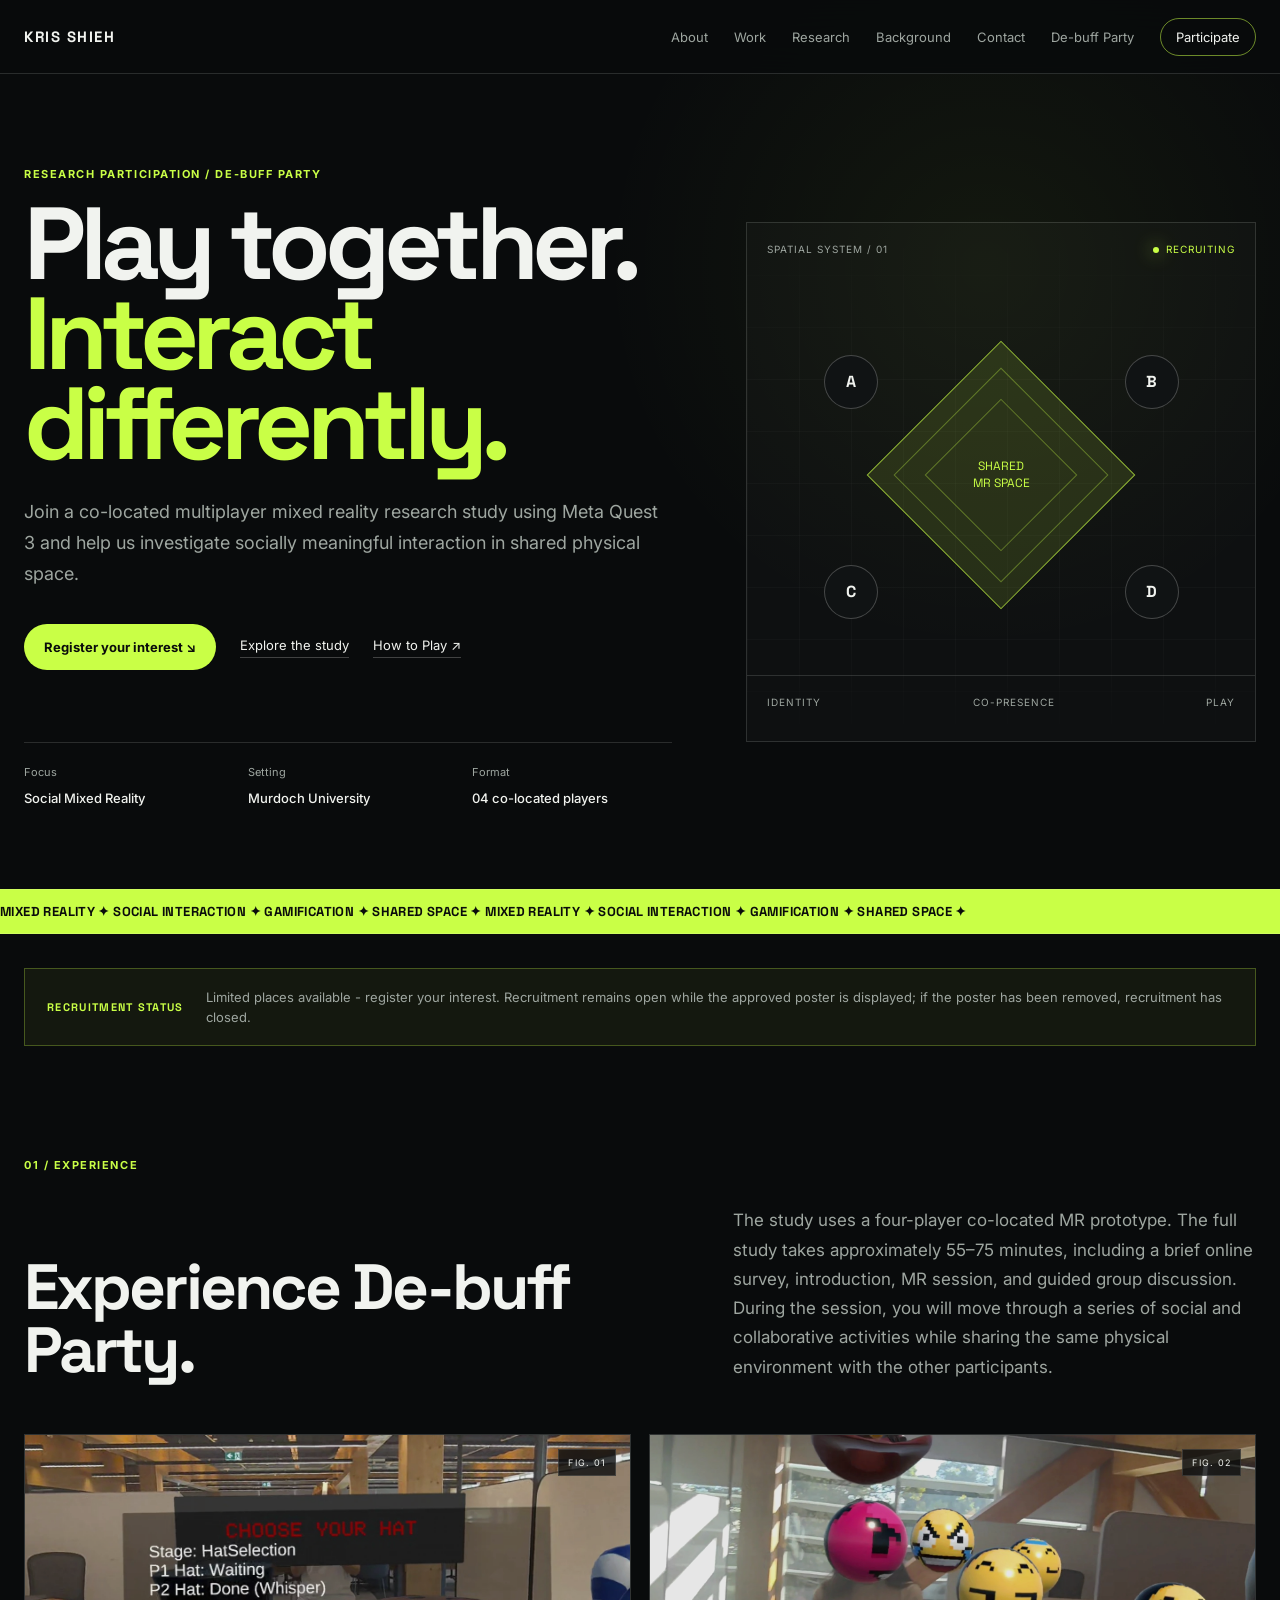
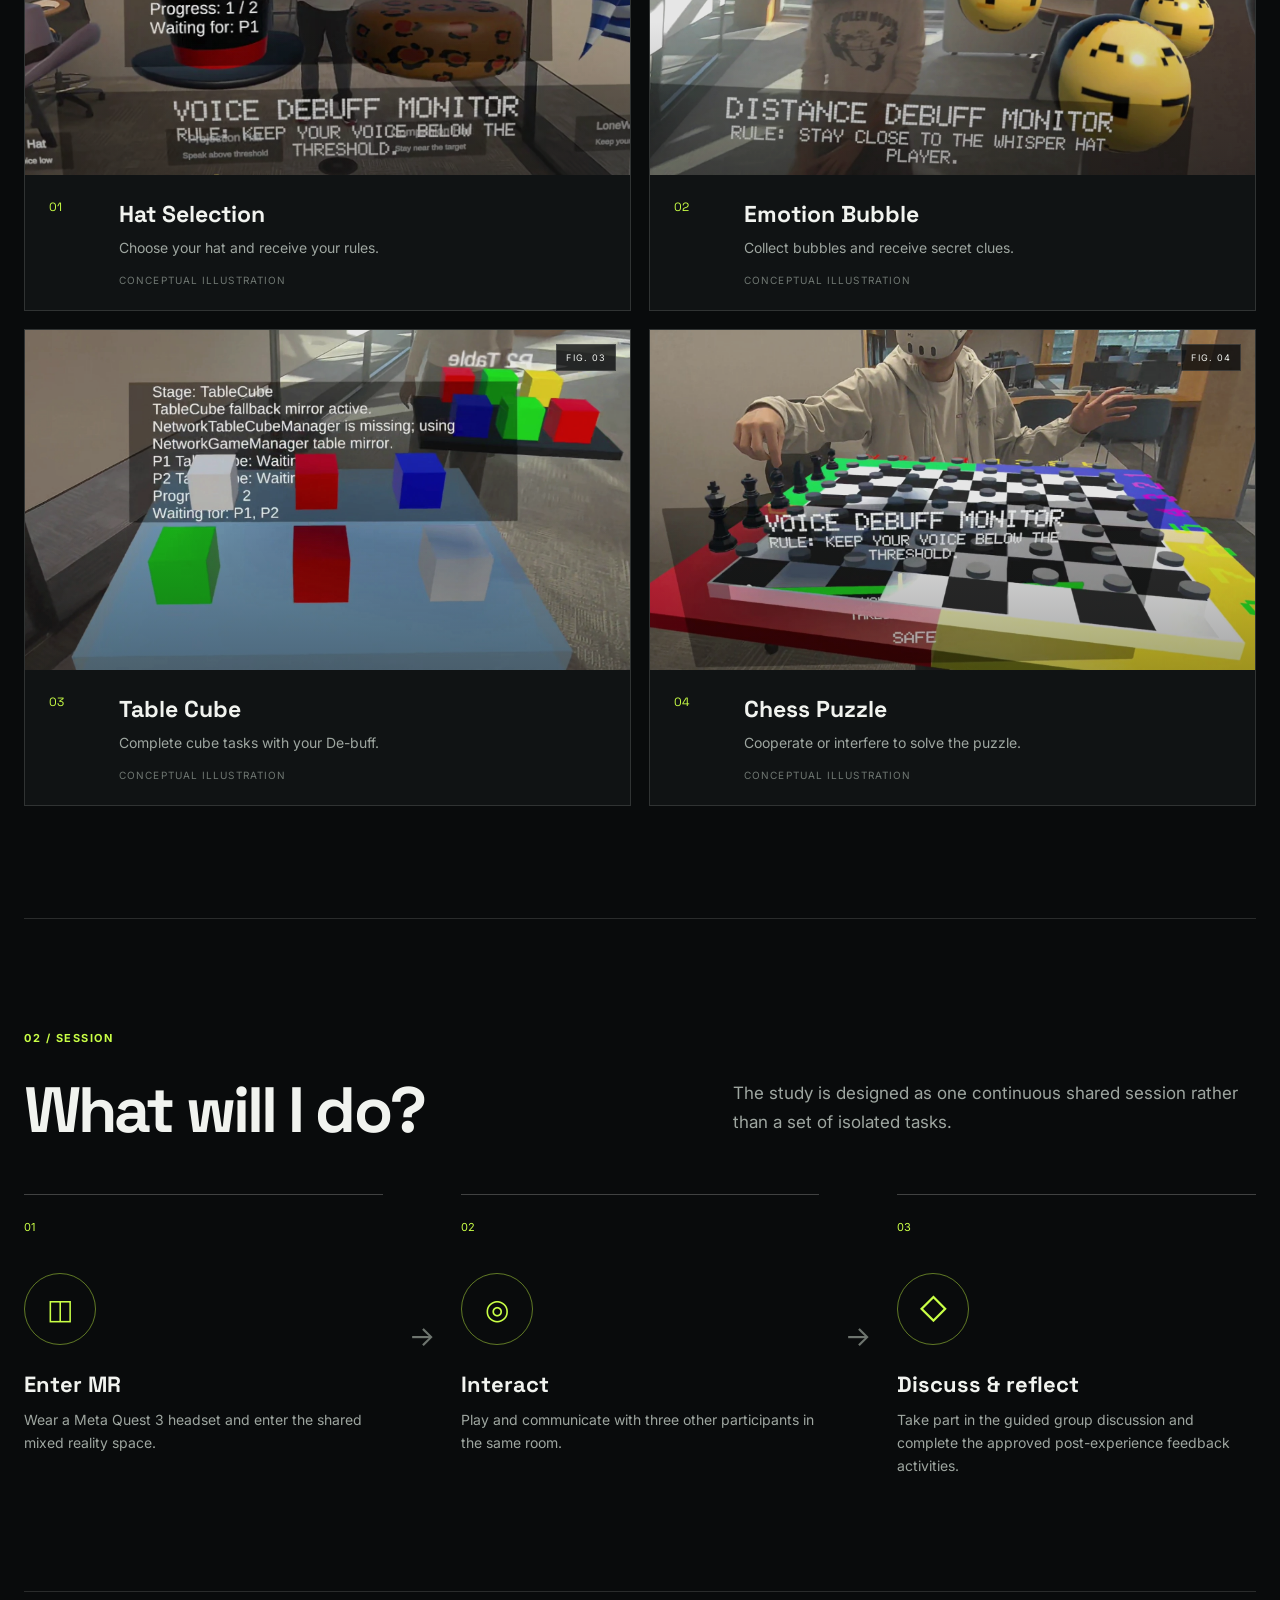
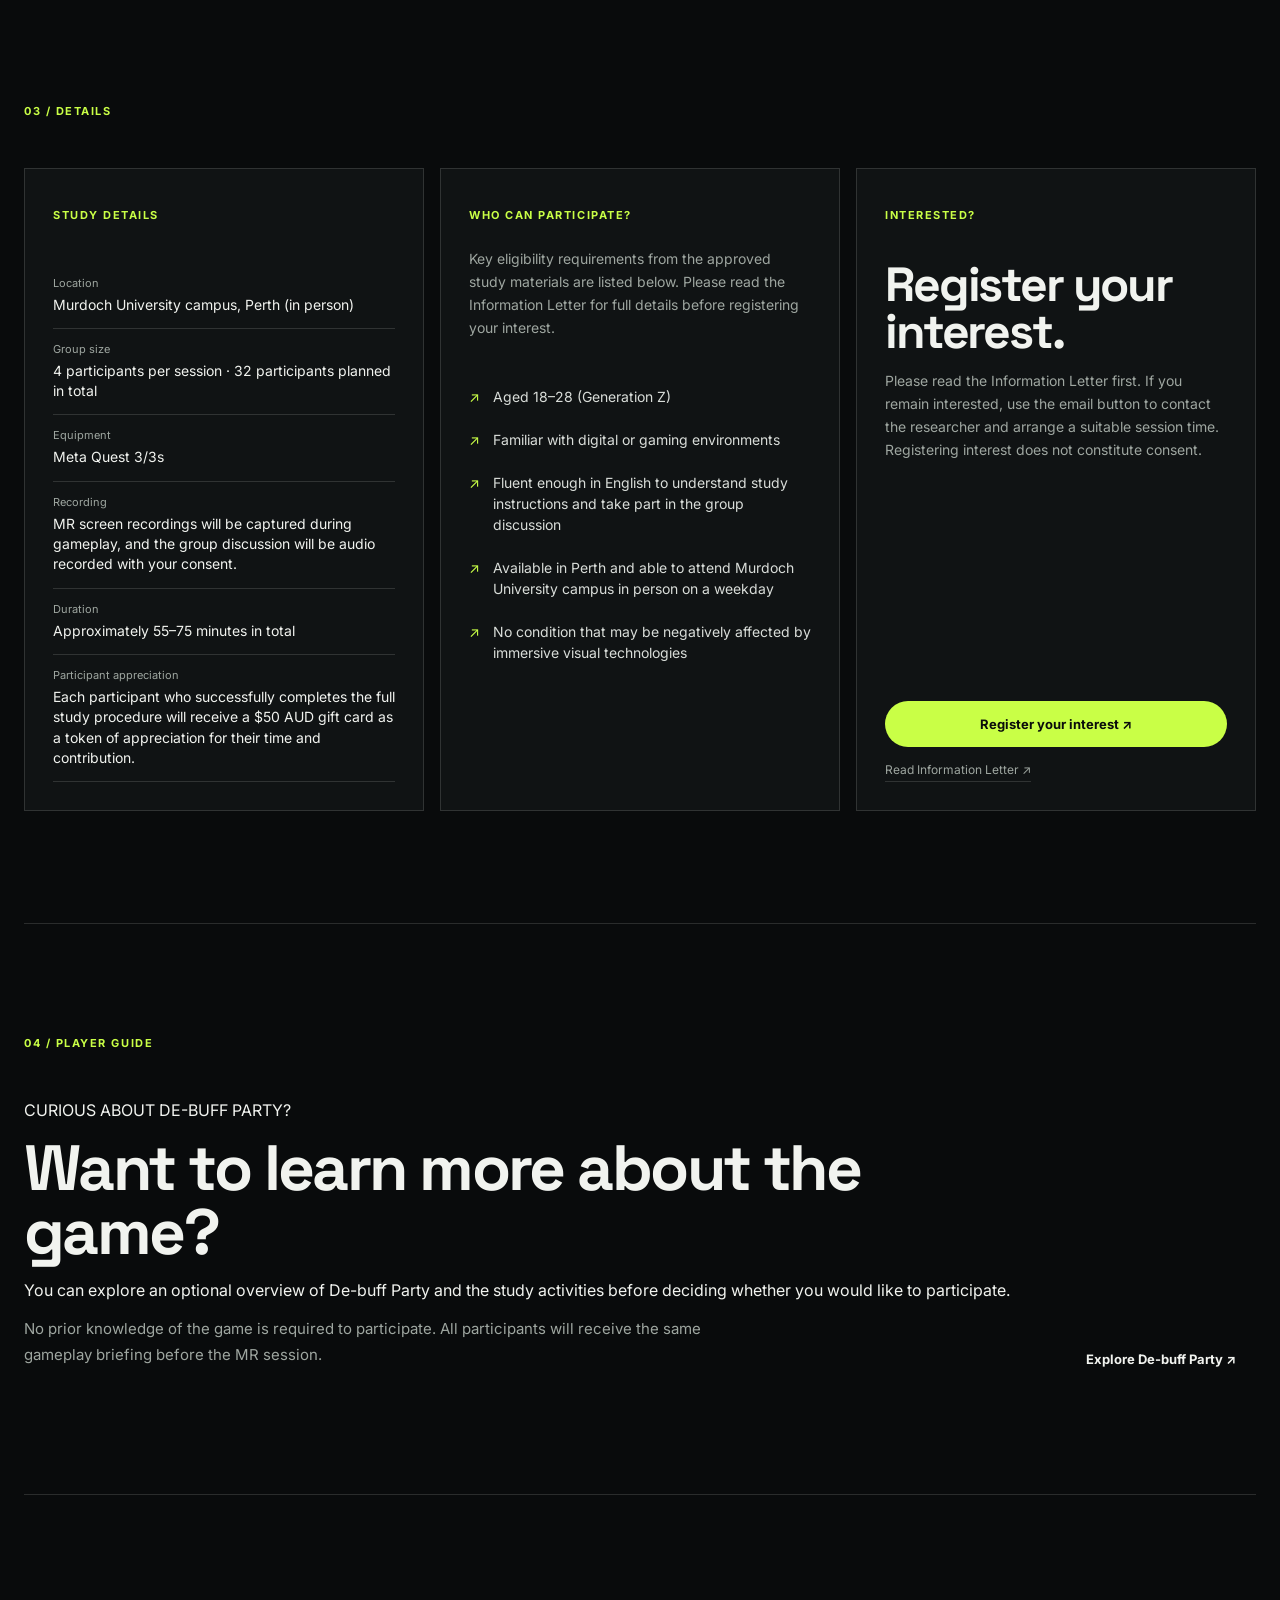
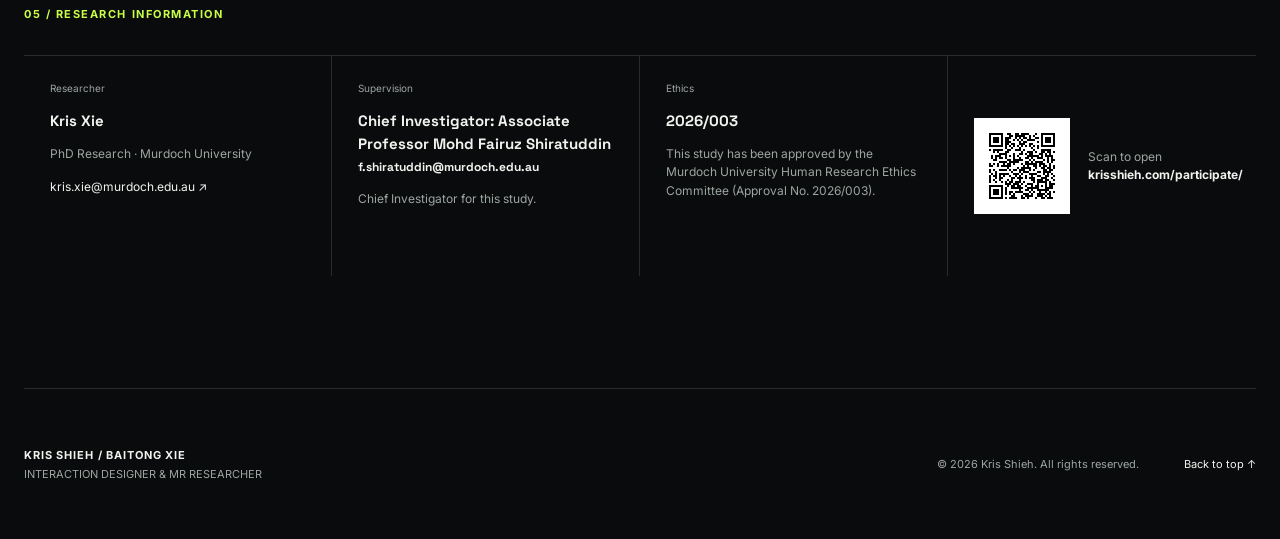
==== participate/index.html @ ee1dd68c "Update index.html" ====
<!DOCTYPE html>
<html lang="en">
<head>
  <meta charset="UTF-8" />
  <meta name="viewport" content="width=device-width, initial-scale=1.0" />
  <meta name="description" content="Participate in De-buff Party, a co-located mixed reality research study at Murdoch University." />
  <title>De-buff Party — Participant Recruitment | Kris Shieh</title>
  <link rel="stylesheet" href="styles.css" />
</head>
<body>
  <header class="site-header">
    <a class="brand" href="https://krisshieh.com/">KRIS SHIEH</a>
    <button class="menu-toggle" aria-label="Toggle menu">Menu</button>
    <nav class="nav-links">
      <a href="https://krisshieh.com/#about">About</a>
      <a href="https://krisshieh.com/#work">Work</a>
      <a href="https://krisshieh.com/#research">Research</a>
      <a href="https://krisshieh.com/#background">Background</a>
      <a href="https://krisshieh.com/#contact">Contact</a>
      <a href="/participate/how-to-play/">De-buff Party</a>
      <a class="nav-pill active" href="#register">Participate</a>
    </nav>
  </header>

  <main>
    <section class="hero page-shell" id="top">
      <div class="hero-copy">
        <p class="kicker">RESEARCH PARTICIPATION / DE-BUFF PARTY</p>
        <h1>Play together.<br><span>Interact differently.</span></h1>
        <p class="hero-lead">
          Join a co-located multiplayer mixed reality research study using Meta Quest 3
          and help us investigate socially meaningful interaction in shared physical space.
        </p>
        <div class="hero-actions">
          <a class="button button-primary" href="#register">Register your interest ↘</a>
          <a class="text-action" href="#experience">Explore the study</a>
          <a class="text-action" href="/participate/how-to-play/">How to Play ↗</a>
        </div>

        <div class="hero-meta">
          <div><span>Focus</span><strong>Social Mixed Reality</strong></div>
          <div><span>Setting</span><strong>Murdoch University</strong></div>
          <div><span>Format</span><strong>04 co-located players</strong></div>
        </div>
      </div>

      <div class="spatial-panel" aria-label="Study overview">
        <div class="spatial-top">
          <span>SPATIAL SYSTEM / 01</span>
          <span class="live-dot">RECRUITING</span>
        </div>
        <div class="spatial-stage">
          <div class="participant p1">A</div>
          <div class="participant p2">B</div>
          <div class="shared-space">
            <span>SHARED<br>MR SPACE</span>
          </div>
          <div class="participant p3">C</div>
          <div class="participant p4">D</div>
        </div>
        <div class="spatial-bottom">
          <span>Identity</span><span>Co-presence</span><span>Play</span>
        </div>
      </div>
    </section>

    <div class="ticker" aria-hidden="true">
      <div>
        MIXED REALITY ✦ SOCIAL INTERACTION ✦ GAMIFICATION ✦ SHARED SPACE ✦
        MIXED REALITY ✦ SOCIAL INTERACTION ✦ GAMIFICATION ✦ SHARED SPACE ✦
      </div>
    </div>


    <section class="status-strip page-shell" aria-label="Recruitment status">
      <strong>RECRUITMENT STATUS</strong>
      <p>Limited places available - register your interest. Recruitment remains open while the approved poster is displayed; if the poster has been removed, recruitment has closed.</p>
    </section>

    <section class="section page-shell" id="experience">
      <div class="section-index">01 / EXPERIENCE</div>
      <div class="section-intro">
        <h2>Experience De-buff Party.</h2>
        <p>
          The study uses a four-player co-located MR prototype. The full study takes approximately 55–75 minutes, including a brief online survey, introduction, MR session, and guided group discussion. During the session,
          you will move through a series of social and collaborative activities while
          sharing the same physical environment with the other participants.
        </p>
      </div>

      <div class="activity-grid">
        <figure class="activity-card">
          <div class="figure-wrap">
            <img src="activity-hat-selection.jpg" alt="Conceptual illustration of the Hat Selection activity" />
            <span class="figure-tag">FIG. 01</span>
          </div>
          <figcaption>
            <div class="activity-number">01</div>
            <div>
              <h3>Hat Selection</h3>
              <p>Choose your hat and receive your rules.</p>
              <span class="caption-note">Conceptual illustration</span>
            </div>
          </figcaption>
        </figure>

        <figure class="activity-card">
          <div class="figure-wrap">
            <img src="activity-emotion-bubble.jpg" alt="Conceptual illustration of the Emotion Bubble activity" />
            <span class="figure-tag">FIG. 02</span>
          </div>
          <figcaption>
            <div class="activity-number">02</div>
            <div>
              <h3>Emotion Bubble</h3>
              <p>Collect bubbles and receive secret clues.</p>
              <span class="caption-note">Conceptual illustration</span>
            </div>
          </figcaption>
        </figure>

        <figure class="activity-card">
          <div class="figure-wrap">
            <img src="activity-table-cube.jpg" alt="Conceptual illustration of the Table Cube activity" />
            <span class="figure-tag">FIG. 03</span>
          </div>
          <figcaption>
            <div class="activity-number">03</div>
            <div>
              <h3>Table Cube</h3>
              <p>Complete cube tasks with your De-buff.</p>
              <span class="caption-note">Conceptual illustration</span>
            </div>
          </figcaption>
        </figure>

        <figure class="activity-card">
          <div class="figure-wrap">
            <img src="activity-chess-puzzle.jpg" alt="Conceptual illustration of the Chess Puzzle activity" />
            <span class="figure-tag">FIG. 04</span>
          </div>
          <figcaption>
            <div class="activity-number">04</div>
            <div>
              <h3>Chess Puzzle</h3>
              <p>Cooperate or interfere to solve the puzzle.</p>
              <span class="caption-note">Conceptual illustration</span>
            </div>
          </figcaption>
        </figure>
      </div>
    </section>

    <section class="section page-shell">
      <div class="section-index">02 / SESSION</div>
      <div class="section-intro narrow">
        <h2>What will I do?</h2>
        <p>The study is designed as one continuous shared session rather than a set of isolated tasks.</p>
      </div>

      <div class="flow">
        <article>
          <span class="flow-number">01</span>
          <div class="flow-icon">◫</div>
          <h3>Enter MR</h3>
          <p>Wear a Meta Quest 3 headset and enter the shared mixed reality space.</p>
        </article>
        <div class="flow-arrow">→</div>
        <article>
          <span class="flow-number">02</span>
          <div class="flow-icon">◎</div>
          <h3>Interact</h3>
          <p>Play and communicate with three other participants in the same room.</p>
        </article>
        <div class="flow-arrow">→</div>
        <article>
          <span class="flow-number">03</span>
          <div class="flow-icon">◇</div>
          <h3>Discuss & reflect</h3>
          <p>Take part in the guided group discussion and complete the approved post-experience feedback activities.</p>
        </article>
      </div>
    </section>

    <section class="section page-shell info-layout" id="details">
      <div class="section-index">03 / DETAILS</div>

      <article class="info-card">
        <p class="card-kicker">STUDY DETAILS</p>
        <dl>
          <div><dt>Location</dt><dd>Murdoch University campus, Perth (in person)</dd></div>
          <div><dt>Group size</dt><dd>4 participants per session · 32 participants planned in total</dd></div>
          <div><dt>Equipment</dt><dd>Meta Quest 3/3s</dd></div>
          <div><dt>Recording</dt><dd>MR screen recordings will be captured during gameplay, and the group discussion will be audio recorded with your consent.</dd></div>
          <div><dt>Duration</dt><dd>Approximately 55–75 minutes in total</dd></div>
          <div><dt>Participant appreciation</dt><dd>Each participant who successfully completes the full study procedure will receive a $50 AUD gift card as a token of appreciation for their time and contribution.</dd></div>
        </dl>
      </article>

      <article class="info-card" id="eligibility">
        <p class="card-kicker">WHO CAN PARTICIPATE?</p>
        <p class="muted">Key eligibility requirements from the approved study materials are listed below. Please read the Information Letter for full details before registering your interest.</p>
        <ul class="check-list">
          <li>Aged 18–28 (Generation Z)</li>
          <li>Familiar with digital or gaming environments</li>
          <li>Fluent enough in English to understand study instructions and take part in the group discussion</li>
          <li>Available in Perth and able to attend Murdoch University campus in person on a weekday</li>
          <li>No condition that may be negatively affected by immersive visual technologies</li>
        </ul>
      </article>

      <article class="info-card register-card" id="register">
        <p class="card-kicker">INTERESTED?</p>
        <h2>Register your interest.</h2>
        <p class="muted">Please read the Information Letter first. If you remain interested, use the email button to contact the researcher and arrange a suitable session time. Registering interest does not constitute consent.</p>
        <a class="button button-primary full" id="registrationLink" href="mailto:kris.xie@murdoch.edu.au?subject=De-buff%20Party%20Research%20Study%20Enquiry" target="_blank" rel="noopener">Register your interest ↗</a>
        <a class="secondary-link" href="information-letter.pdf" target="_blank" rel="noopener">Read Information Letter ↗</a>
      </article>
    </section>

    <section class="section page-shell play-guide-cta">
      <div class="section-index">04 / PLAYER GUIDE</div>
      <div class="play-guide-layout">
        <div>
          <p class="eyebrow">CURIOUS ABOUT DE-BUFF PARTY?</p>
          <h2>Want to learn more about the game?</h2>
          <p>You can explore an optional overview of De-buff Party and the study activities before deciding whether you would like to participate.</p>
          <p>No prior knowledge of the game is required to participate. All participants will receive the same gameplay briefing before the MR session.</p>
        </div>
        <a class="button primary large" href="/participate/how-to-play/">Explore De-buff Party ↗</a>
      </div>
    </section>

    <section class="section page-shell research-info">
      <div class="section-index">05 / RESEARCH INFORMATION</div>
      <div class="research-grid">
        <div>
          <span>Researcher</span>
          <strong>Kris Xie</strong>
          <p>PhD Research · Murdoch University</p>
          <a href="mailto:kris.xie@murdoch.edu.au">kris.xie@murdoch.edu.au ↗</a>
        </div>
        <div>
          <span>Supervision</span>
          <strong>Chief Investigator: Associate Professor Mohd Fairuz Shiratuddin<br><a href="mailto:f.shiratuddin@murdoch.edu.au">f.shiratuddin@murdoch.edu.au</a></strong>
          <p>Chief Investigator for this study.</p>
        </div>
        <div>
          <span>Ethics</span>
          <strong>2026/003</strong>
          <p>This study has been approved by the Murdoch University Human Research Ethics Committee (Approval No. 2026/003).</p>
        </div>
        <div class="qr-block">
          <img src="qr-participate.png" alt="QR code linking to krisshieh.com/participate/" />
          <p>Scan to open<br><strong>krisshieh.com/participate/</strong></p>
        </div>
      </div>
    </section>
  </main>

  <footer class="site-footer page-shell">
    <div>
      <strong>KRIS SHIEH / BAITONG XIE</strong>
      <span>INTERACTION DESIGNER & MR RESEARCHER</span>
    </div>
    <p>© 2026 Kris Shieh. All rights reserved.</p>
    <a href="#top">Back to top ↑</a>
  </footer>

  <script src="script.js"></script>
</body>
</html>
---- participate/styles.css ----
@import url('https://fonts.googleapis.com/css2?family=Inter:wght@400;500;600;700&family=Space+Grotesk:wght@500;600;700&display=swap');

:root {
  --bg: #090b0c;
  --panel: #101314;
  --panel-2: #141819;
  --text: #f1f3ef;
  --muted: #9ea6a0;
  --line: rgba(241,243,239,.14);
  --line-strong: rgba(241,243,239,.24);
  --accent: #c9ff46;
  --accent-soft: rgba(201,255,70,.12);
  --max: 1240px;
}

* { box-sizing: border-box; }
html { scroll-behavior: smooth; }
body {
  margin: 0;
  background:
    radial-gradient(circle at 77% 5%, rgba(201,255,70,.055), transparent 24rem),
    var(--bg);
  color: var(--text);
  font-family: Inter, Arial, sans-serif;
  -webkit-font-smoothing: antialiased;
}
a { color: inherit; text-decoration: none; }
img { display:block; max-width:100%; }
.page-shell { width: min(var(--max), calc(100% - 48px)); margin-inline: auto; }

.site-header {
  height: 74px;
  display: flex; align-items: center; justify-content: space-between;
  padding: 0 max(24px, calc((100vw - var(--max))/2));
  border-bottom: 1px solid var(--line);
  position: sticky; top: 0; z-index: 50;
  background: rgba(9,11,12,.86);
  backdrop-filter: blur(18px);
}
.brand {
  font-family: "Space Grotesk", sans-serif;
  font-size: 15px; font-weight: 700; letter-spacing: .1em;
}
.nav-links { display:flex; align-items:center; gap:26px; }
.nav-links a { color:var(--muted); font-size:13px; transition:.2s ease; }
.nav-links a:hover { color:var(--text); }
.nav-pill {
  padding: 10px 15px; border:1px solid var(--line-strong); border-radius:999px;
}
.nav-pill.active { color:var(--text); border-color:rgba(201,255,70,.52); }
.menu-toggle { display:none; }

.hero {
  min-height: 760px;
  display:grid; grid-template-columns: 1.12fr .88fr;
  align-items:center; gap:74px; padding-block:82px;
}
.kicker,.section-index,.card-kicker {
  color:var(--accent); font-size:11px; font-weight:700; letter-spacing:.14em;
}
h1,h2,h3 { font-family:"Space Grotesk",sans-serif; }
h1 {
  max-width: 850px; margin:18px 0 28px;
  font-size:clamp(62px,8vw,112px); line-height:.88; letter-spacing:-.06em;
}
h1 span { color:var(--accent); }
.hero-lead {
  max-width:690px; color:var(--muted); font-size:18px; line-height:1.72;
}
.hero-actions { display:flex; align-items:center; gap:24px; margin-top:34px; }
.button {
  display:inline-flex; align-items:center; justify-content:center;
  border-radius:999px; padding:15px 20px; font-size:13px; font-weight:700;
  transition:transform .2s ease, background .2s ease;
}
.button:hover { transform:translateY(-2px); }
.button-primary { color:#0a0c0b; background:var(--accent); }
.text-action { font-size:13px; border-bottom:1px solid var(--line-strong); padding-bottom:4px; }

.hero-meta {
  margin-top:72px; padding-top:22px; border-top:1px solid var(--line);
  display:grid; grid-template-columns:repeat(3,1fr); gap:24px;
}
.hero-meta span { display:block; color:var(--muted); font-size:11px; margin-bottom:8px; }
.hero-meta strong { font-size:13px; font-weight:500; }

.spatial-panel {
  min-height:520px; border:1px solid var(--line); background:rgba(255,255,255,.018);
  position:relative; overflow:hidden;
}
.spatial-panel::before {
  content:""; position:absolute; inset:0;
  background:
    linear-gradient(var(--line) 1px, transparent 1px),
    linear-gradient(90deg, var(--line) 1px, transparent 1px);
  background-size:52px 52px; opacity:.18;
  mask-image:linear-gradient(to bottom, transparent, black 30%, black 80%, transparent);
}
.spatial-top,.spatial-bottom {
  position:relative; z-index:2; display:flex; justify-content:space-between;
  padding:20px; font-size:10px; letter-spacing:.1em; color:var(--muted);
}
.live-dot { color:var(--accent); }
.live-dot::before {
  content:""; display:inline-block; width:6px; height:6px; border-radius:50%;
  background:var(--accent); margin-right:7px; box-shadow:0 0 18px var(--accent);
}
.spatial-stage { height:400px; position:relative; z-index:2; }
.shared-space {
  position:absolute; width:190px; height:190px; left:50%; top:50%;
  transform:translate(-50%,-50%) rotate(45deg);
  border:1px solid rgba(201,255,70,.65);
  background:var(--accent-soft);
  display:grid; place-items:center;
}
.shared-space::before,.shared-space::after {
  content:""; position:absolute; inset:18px; border:1px solid rgba(201,255,70,.35);
}
.shared-space::after { inset:40px; }
.shared-space span {
  transform:rotate(-45deg); text-align:center; font-family:"Space Grotesk";
  color:var(--accent); font-size:12px; line-height:1.4;
}
.participant {
  position:absolute; width:54px; height:54px; display:grid; place-items:center;
  border:1px solid var(--line-strong); border-radius:50%;
  background:var(--panel); font-family:"Space Grotesk"; font-weight:700;
}
.p1{left:15%;top:20%}.p2{right:15%;top:20%}.p3{left:15%;bottom:14%}.p4{right:15%;bottom:14%}
.spatial-bottom { border-top:1px solid var(--line); text-transform:uppercase; }

.ticker {
  overflow:hidden; white-space:nowrap; border-block:1px solid var(--line);
  color:#0a0c0b; background:var(--accent);
}
.ticker div {
  width:max-content; padding:13px 0;
  font-family:"Space Grotesk"; font-weight:700; font-size:13px; letter-spacing:.03em;
  animation:ticker 26s linear infinite;
}
@keyframes ticker { to { transform:translateX(-50%); } }

.section { padding-block:112px; border-bottom:1px solid var(--line); }
.section-index { margin-bottom:34px; }
.section-intro {
  display:grid; grid-template-columns:1.1fr .9fr; gap:70px; align-items:end;
  margin-bottom:52px;
}
.section-intro.narrow { align-items:start; }
.section-intro h2,.register-card h2 {
  margin:0; font-size:clamp(42px,5vw,68px); line-height:.98; letter-spacing:-.045em;
}
.section-intro p {
  margin:0; color:var(--muted); font-size:17px; line-height:1.72;
}

.activity-grid { display:grid; grid-template-columns:repeat(2,1fr); gap:18px; }
.activity-card {
  margin:0; border:1px solid var(--line); background:var(--panel);
  transition:transform .25s ease, border-color .25s ease;
}
.activity-card:hover { transform:translateY(-4px); border-color:var(--line-strong); }
.figure-wrap { position:relative; overflow:hidden; background:#050606; aspect-ratio:16/9; }
.figure-wrap img {
  width:100%; height:100%; object-fit:cover; opacity:.9;
  filter:saturate(.78) contrast(1.05);
  transition:transform .4s ease, opacity .3s ease;
}
.activity-card:hover img { transform:scale(1.02); opacity:1; }
.figure-wrap::after {
  content:""; position:absolute; inset:0;
  background:linear-gradient(to top, rgba(9,11,12,.3), transparent 45%);
  pointer-events:none;
}
.figure-tag {
  position:absolute; top:14px; right:14px; z-index:2;
  background:rgba(9,11,12,.78); border:1px solid var(--line);
  padding:7px 9px; font-size:9px; letter-spacing:.12em;
}
.activity-card figcaption {
  display:grid; grid-template-columns:52px 1fr; gap:18px; padding:24px;
}
.activity-number { color:var(--accent); font-family:"Space Grotesk"; font-size:12px; }
.activity-card h3 { margin:0 0 8px; font-size:23px; }
.activity-card p { margin:0; color:var(--muted); font-size:14px; line-height:1.62; max-width:540px; }
.caption-note { display:block; margin-top:14px; color:#6f7772; font-size:10px; text-transform:uppercase; letter-spacing:.11em; }

.flow {
  display:grid; grid-template-columns:1fr auto 1fr auto 1fr;
  gap:26px; align-items:center;
}
.flow article { min-height:285px; border-top:1px solid var(--line-strong); padding-top:20px; }
.flow-number { color:var(--accent); font-size:11px; }
.flow-icon {
  width:72px; height:72px; margin:38px 0 25px;
  border:1px solid rgba(201,255,70,.45); border-radius:50%;
  display:grid; place-items:center; color:var(--accent); font-size:28px;
}
.flow h3 { margin:0 0 10px; font-size:22px; }
.flow p { margin:0; color:var(--muted); line-height:1.65; font-size:14px; }
.flow-arrow { color:#6e756f; font-size:28px; }

.info-layout {
  display:grid; grid-template-columns:repeat(3,1fr); gap:16px;
}
.info-layout > .section-index { grid-column:1 / -1; }
.info-card {
  min-height:430px; border:1px solid var(--line); background:var(--panel);
  padding:28px; display:flex; flex-direction:column;
}
.info-card dl { margin:30px 0 0; }
.info-card dl div { padding:13px 0; border-bottom:1px solid var(--line); }
.info-card dt { color:var(--muted); font-size:11px; margin-bottom:5px; }
.info-card dd { margin:0; font-size:14px; line-height:1.45; }
.muted { color:var(--muted); line-height:1.65; font-size:14px; }
.check-list { padding:0; margin:22px 0 0; list-style:none; }
.check-list li { position:relative; padding:11px 0 11px 24px; color:#d9ddd9; font-size:14px; line-height:1.5; }
.check-list li::before { content:"↗"; position:absolute; left:0; color:var(--accent); }
.register-card h2 { margin-top:28px; font-size:48px; }
.register-card .full { margin-top:auto; width:100%; }
.secondary-link {
  margin-top:15px; padding-bottom:4px; width:max-content;
  color:var(--muted); font-size:12px; border-bottom:1px solid var(--line);
}

.research-grid { display:grid; grid-template-columns:repeat(4,1fr); border-top:1px solid var(--line); }
.research-grid > div { min-height:220px; padding:26px; border-right:1px solid var(--line); }
.research-grid > div:last-child { border-right:0; }
.research-grid span { display:block; color:var(--muted); font-size:10px; margin-bottom:16px; }
.research-grid strong { display:block; font-family:"Space Grotesk"; font-size:15px; line-height:1.5; }
.research-grid p,.research-grid a { color:var(--muted); font-size:12px; line-height:1.55; }
.research-grid a { color:var(--text); }
.qr-block { display:flex; gap:18px; align-items:center; }
.qr-block img { width:96px; height:96px; padding:7px; background:white; }
.qr-block strong { color:var(--text); font-family:Inter; font-size:12px; }

.site-footer {
  min-height:150px; display:grid; grid-template-columns:1fr auto auto; gap:45px;
  align-items:center; color:var(--muted); font-size:11px;
}
.site-footer > div { display:flex; flex-direction:column; gap:5px; }
.site-footer strong { color:var(--text); font-size:11px; letter-spacing:.08em; }
.site-footer a { color:var(--text); }

@media (max-width: 900px) {
  .nav-links a:not(.nav-pill) { display:none; }
  .hero { grid-template-columns:1fr; padding-block:64px; }
  .hero-meta { grid-template-columns:1fr 1fr; }
  .spatial-panel { min-height:470px; }
  .section-intro { grid-template-columns:1fr; gap:22px; align-items:start; }
  .activity-grid { grid-template-columns:1fr; }
  .flow { grid-template-columns:1fr; }
  .flow-arrow { transform:rotate(90deg); width:max-content; margin:auto; }
  .info-layout { grid-template-columns:1fr; }
  .research-grid { grid-template-columns:1fr 1fr; }
  .research-grid > div:nth-child(2) { border-right:0; }
  .research-grid > div { border-bottom:1px solid var(--line); }
  .site-footer { grid-template-columns:1fr; gap:14px; padding-block:40px; }
}
@media (max-width: 580px) {
  .page-shell { width:min(var(--max), calc(100% - 30px)); }
  .site-header { padding-inline:15px; }
  .hero { min-height:auto; }
  h1 { font-size:54px; }
  .hero-actions { align-items:flex-start; flex-direction:column; }
  .hero-meta { grid-template-columns:1fr; margin-top:48px; }
  .spatial-stage { height:350px; }
  .shared-space { width:150px; height:150px; }
  .section { padding-block:82px; }
  .activity-card figcaption { grid-template-columns:38px 1fr; padding:20px; }
  .research-grid { grid-template-columns:1fr; }
  .research-grid > div { border-right:0; }
  .qr-block { align-items:flex-start; }
}

.play-guide-layout {
  display:grid; grid-template-columns:1fr auto; gap:50px; align-items:end;
}
.play-guide-layout h2 {
  margin:8px 0 16px; font-family:"Space Grotesk",sans-serif;
  font-size:clamp(42px,5vw,66px); line-height:1; letter-spacing:-.04em;
}
.play-guide-layout p:last-child {
  max-width:720px; color:var(--muted); line-height:1.7; font-size:15px;
}
@media (max-width:820px) {
  .play-guide-layout { grid-template-columns:1fr; align-items:start; }
}

.status-strip{margin-top:34px;padding:18px 22px;border:1px solid rgba(201,255,70,.28);background:rgba(201,255,70,.055);display:grid;grid-template-columns:auto 1fr;gap:22px;align-items:center}.status-strip strong{color:var(--accent);font-family:"Space Grotesk",sans-serif;font-size:11px;letter-spacing:.12em}.status-strip p{margin:0;color:var(--muted);font-size:13px;line-height:1.55}@media(max-width:700px){.status-strip{grid-template-columns:1fr;gap:6px}}
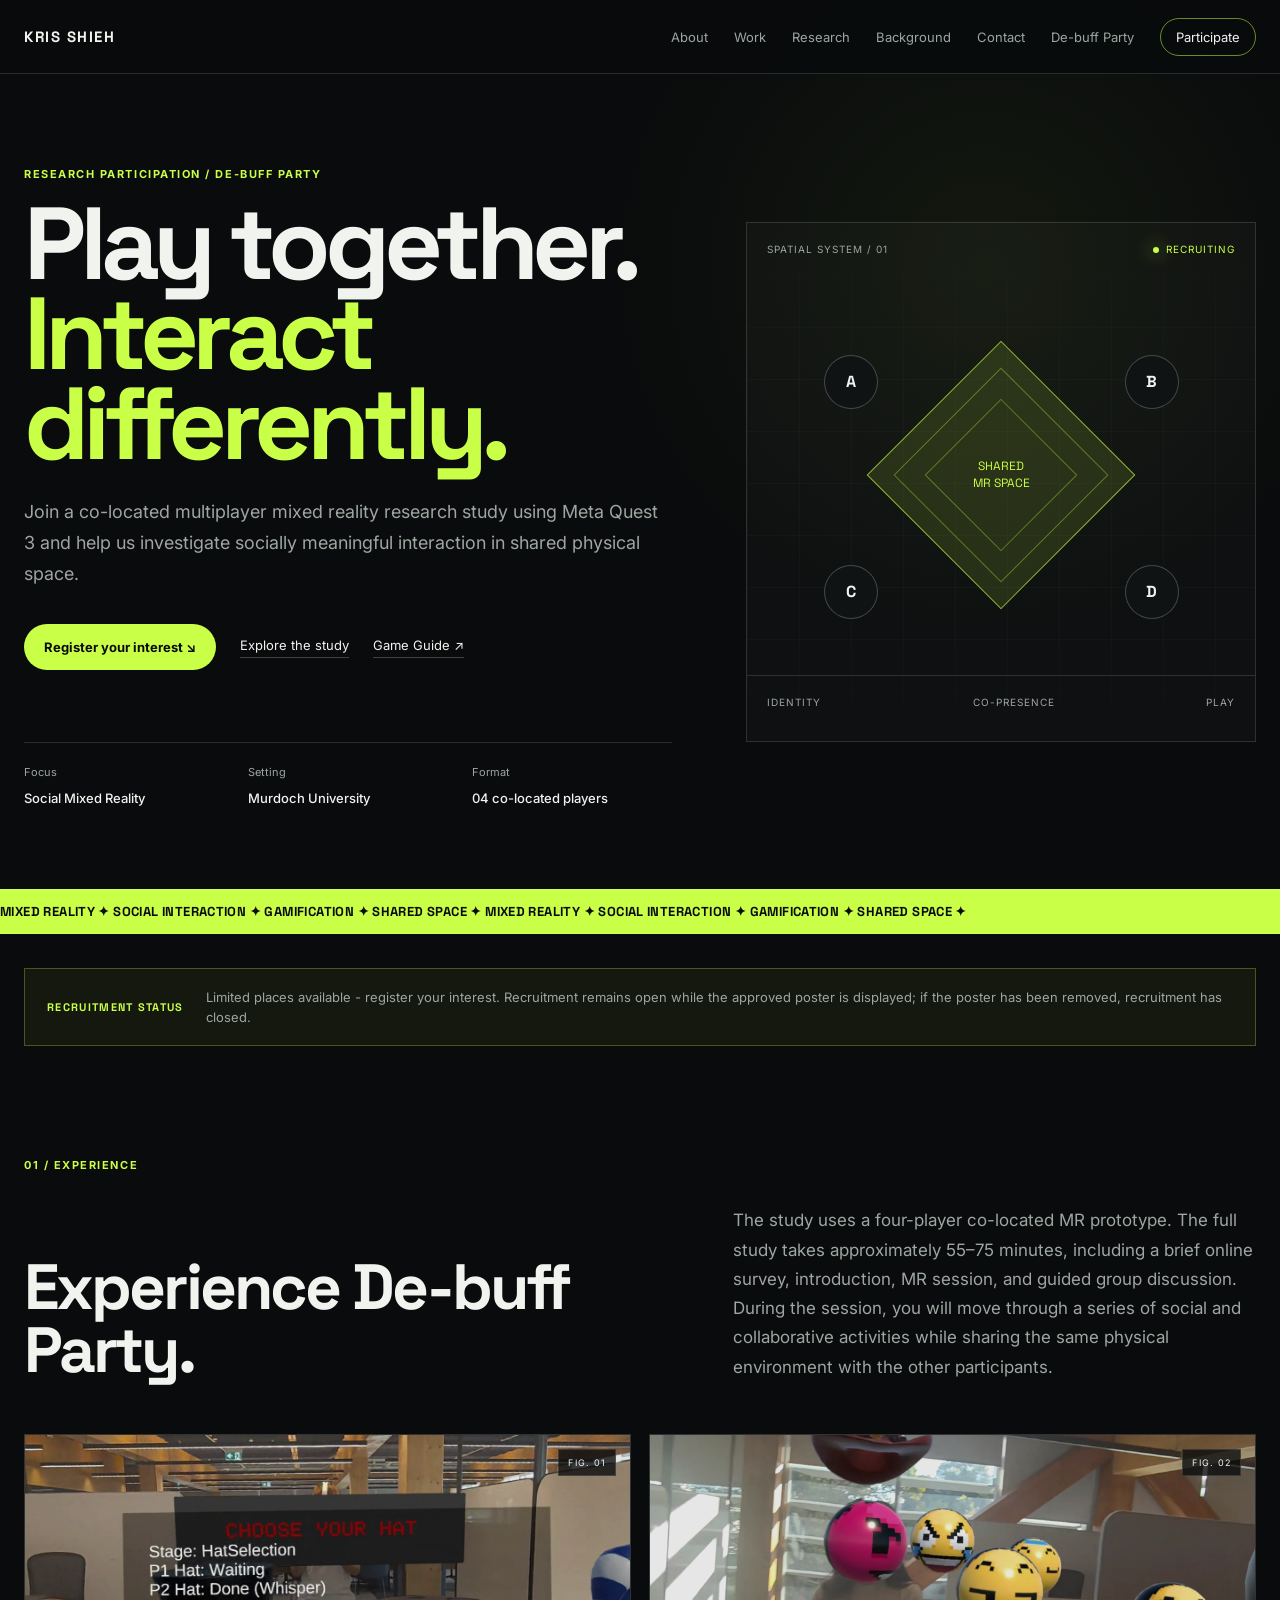
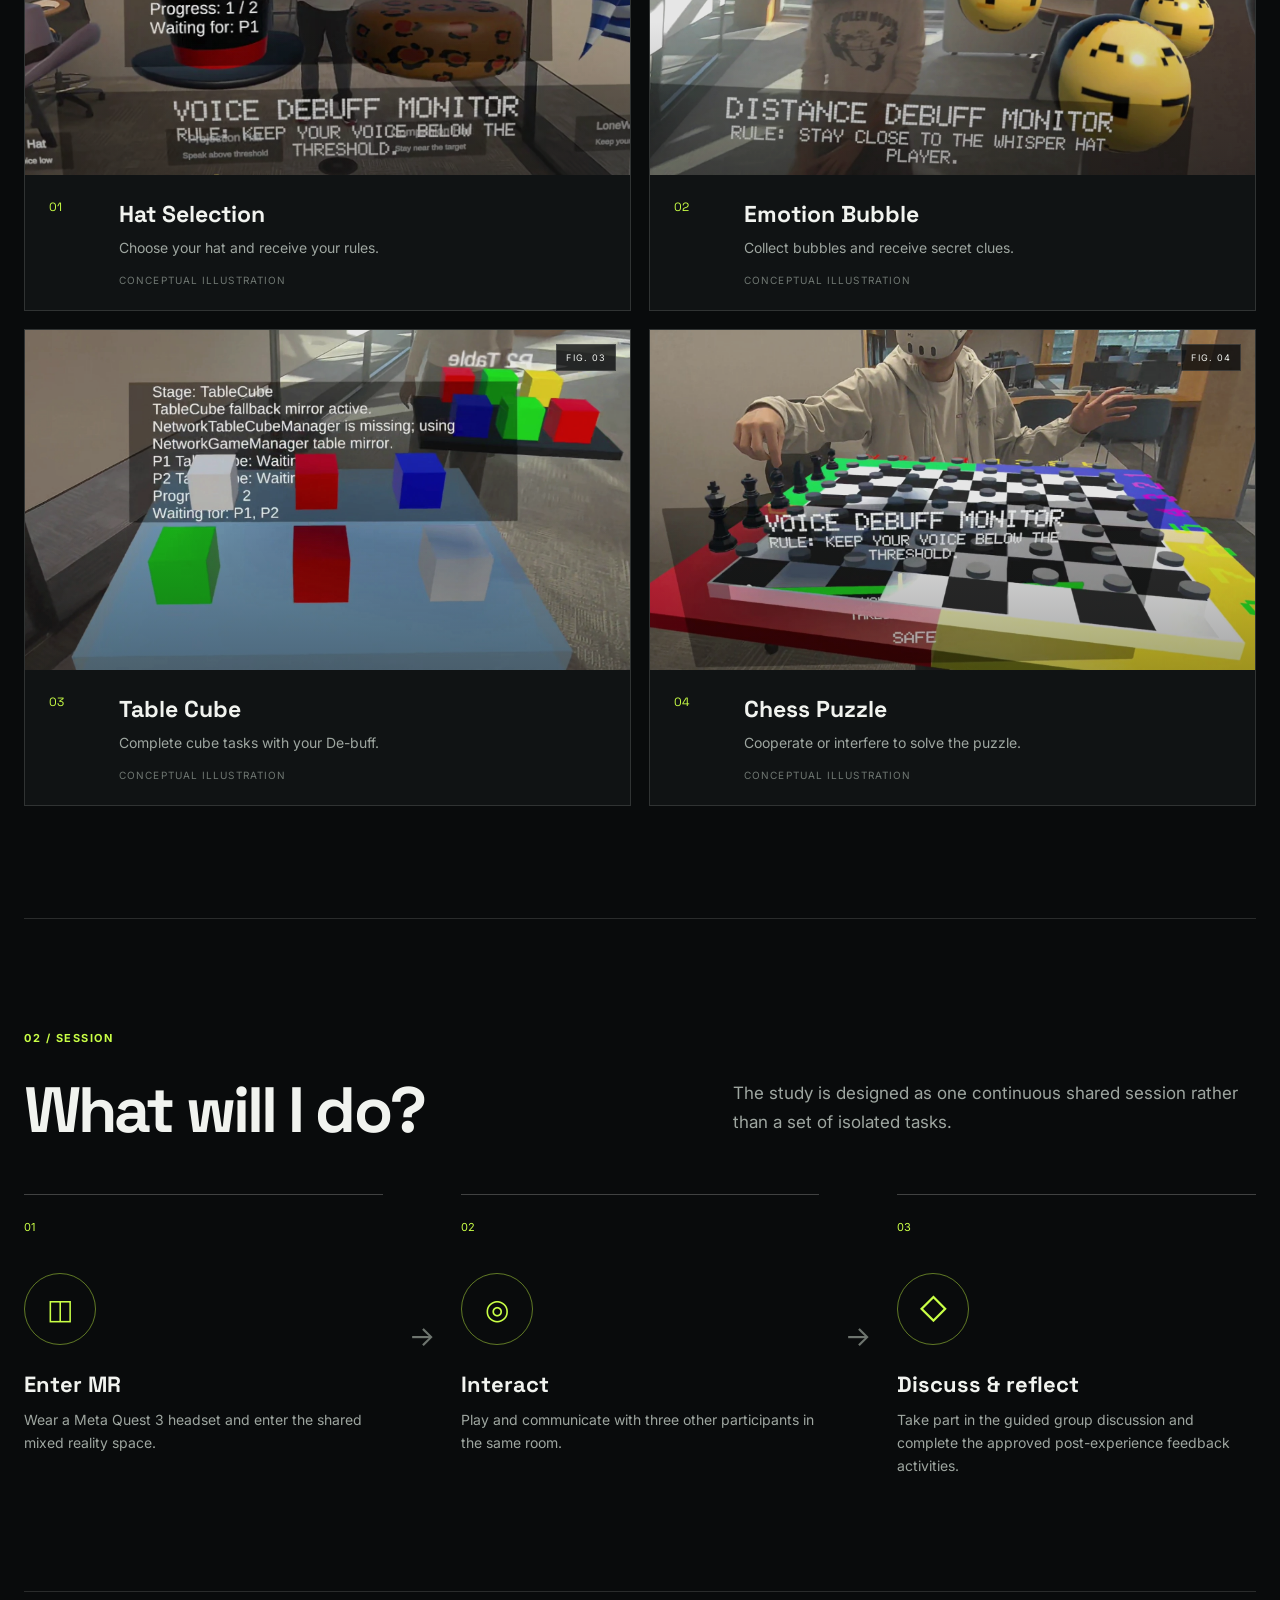
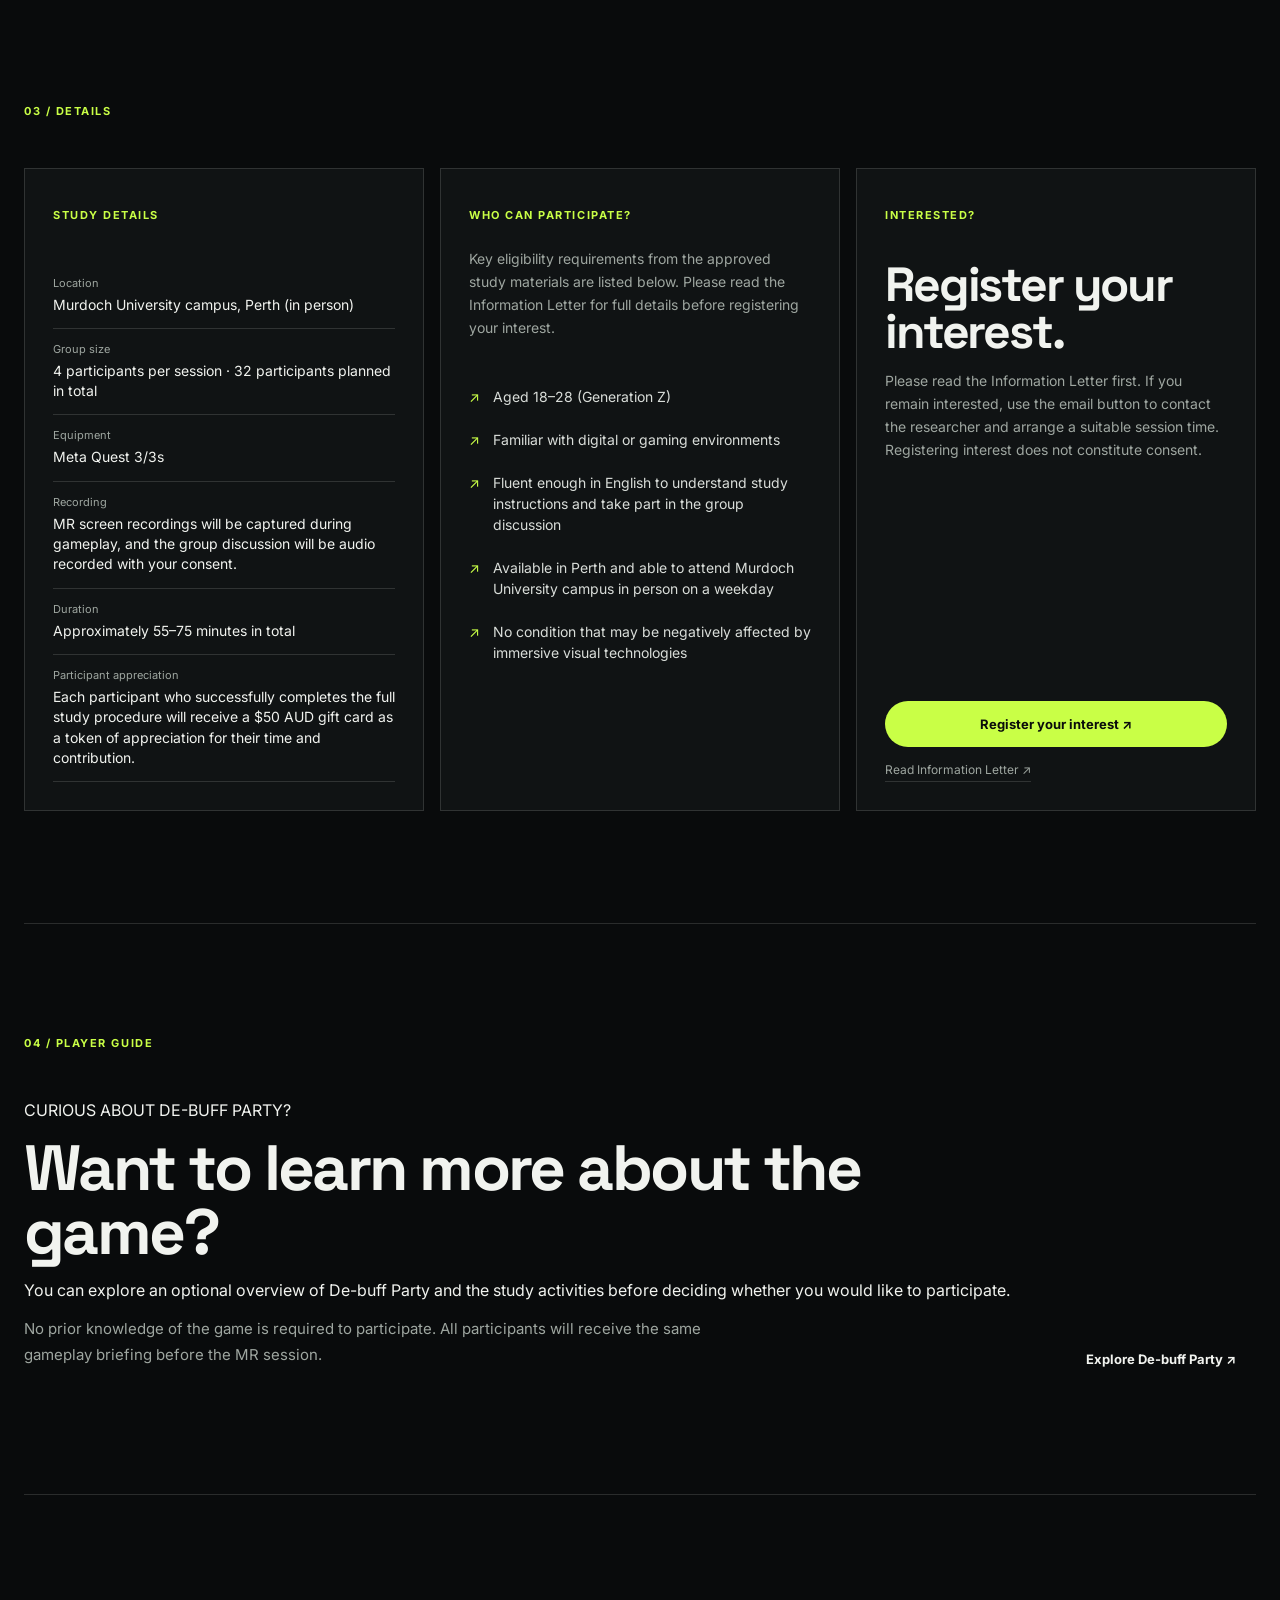
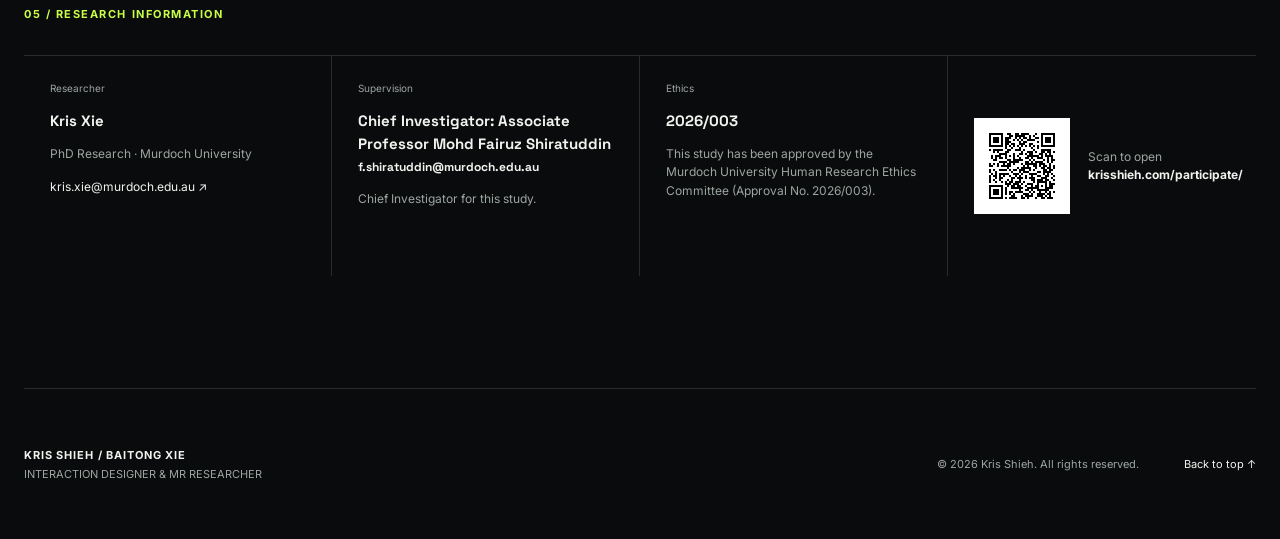
==== commit 8a5083a2: "Update index.html" ====
--- a/participate/index.html
+++ b/participate/index.html
@@ -34,7 +34,7 @@
         <div class="hero-actions">
           <a class="button button-primary" href="#register">Register your interest ↘</a>
           <a class="text-action" href="#experience">Explore the study</a>
-          <a class="text-action" href="/participate/how-to-play/">How to Play ↗</a>
+          <a class="text-action" href="/participate/how-to-play/">Game Guide ↗</a>
         </div>
 
         <div class="hero-meta">
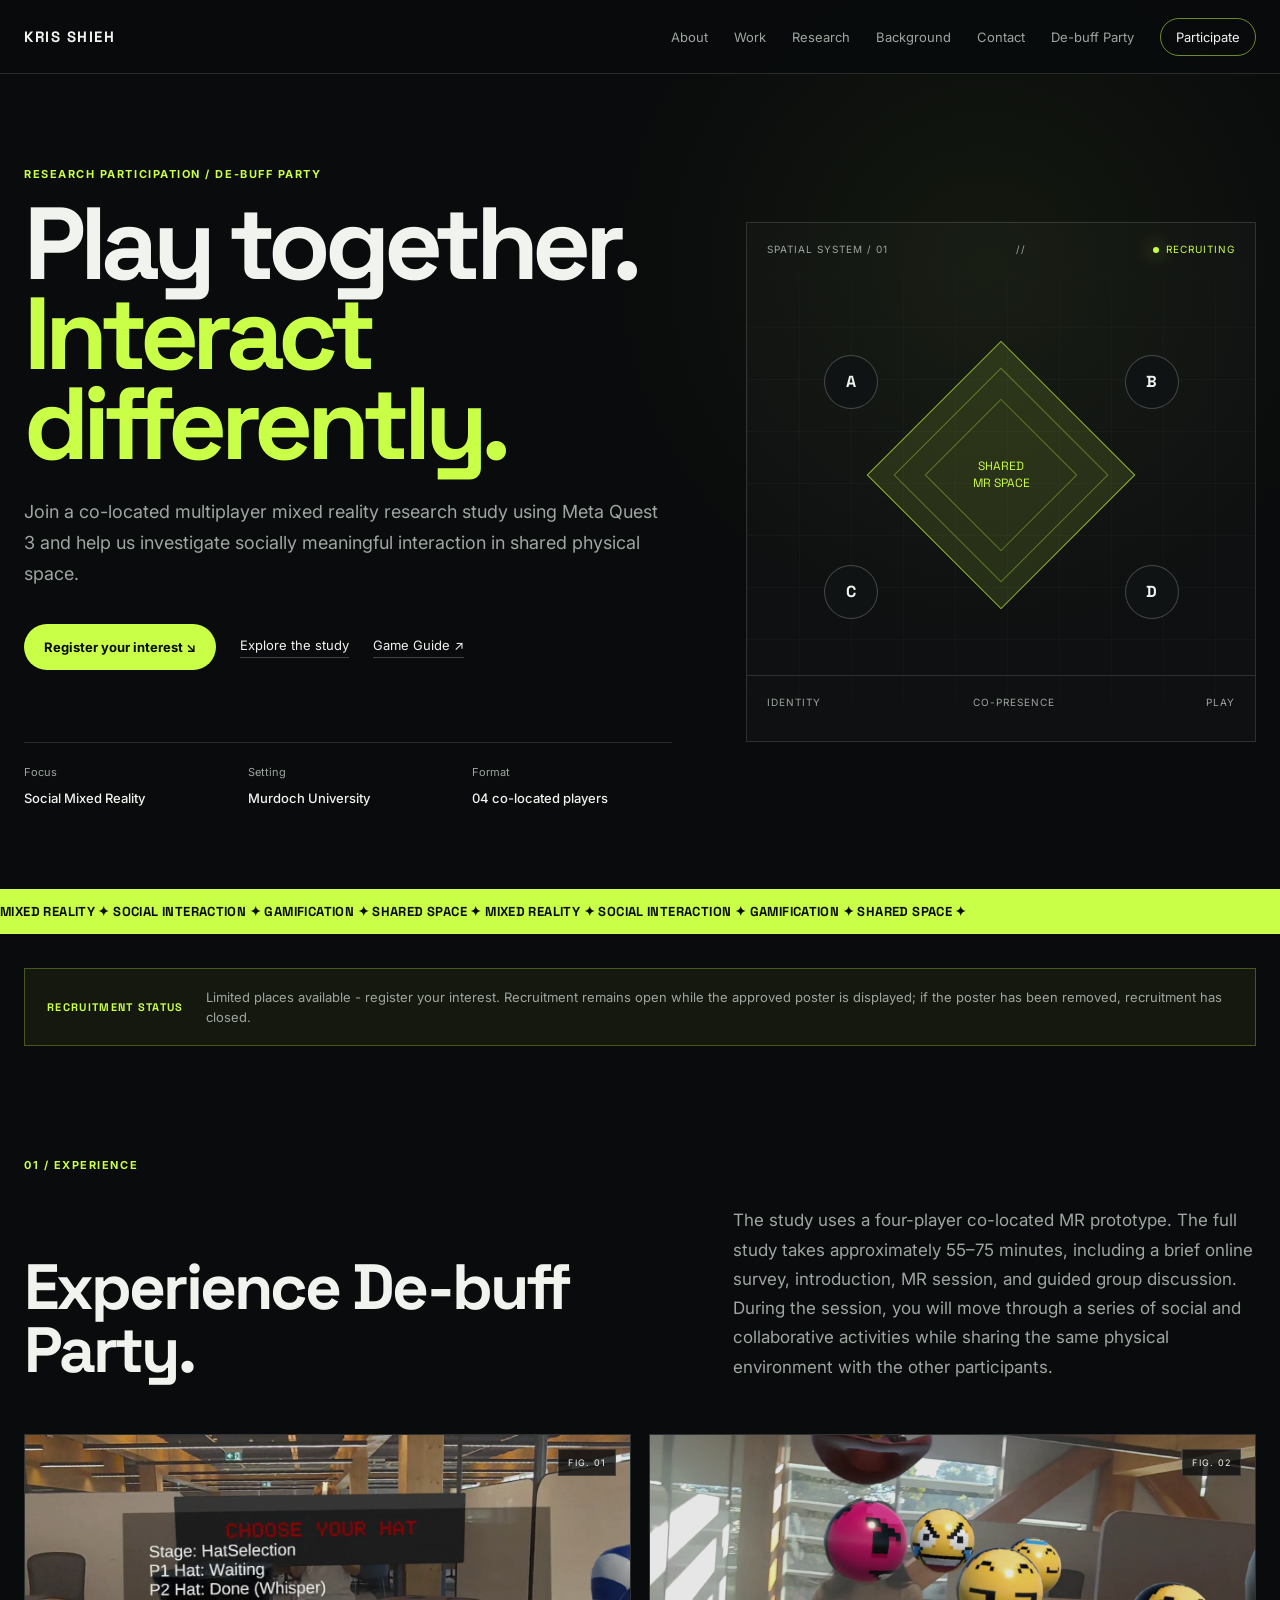
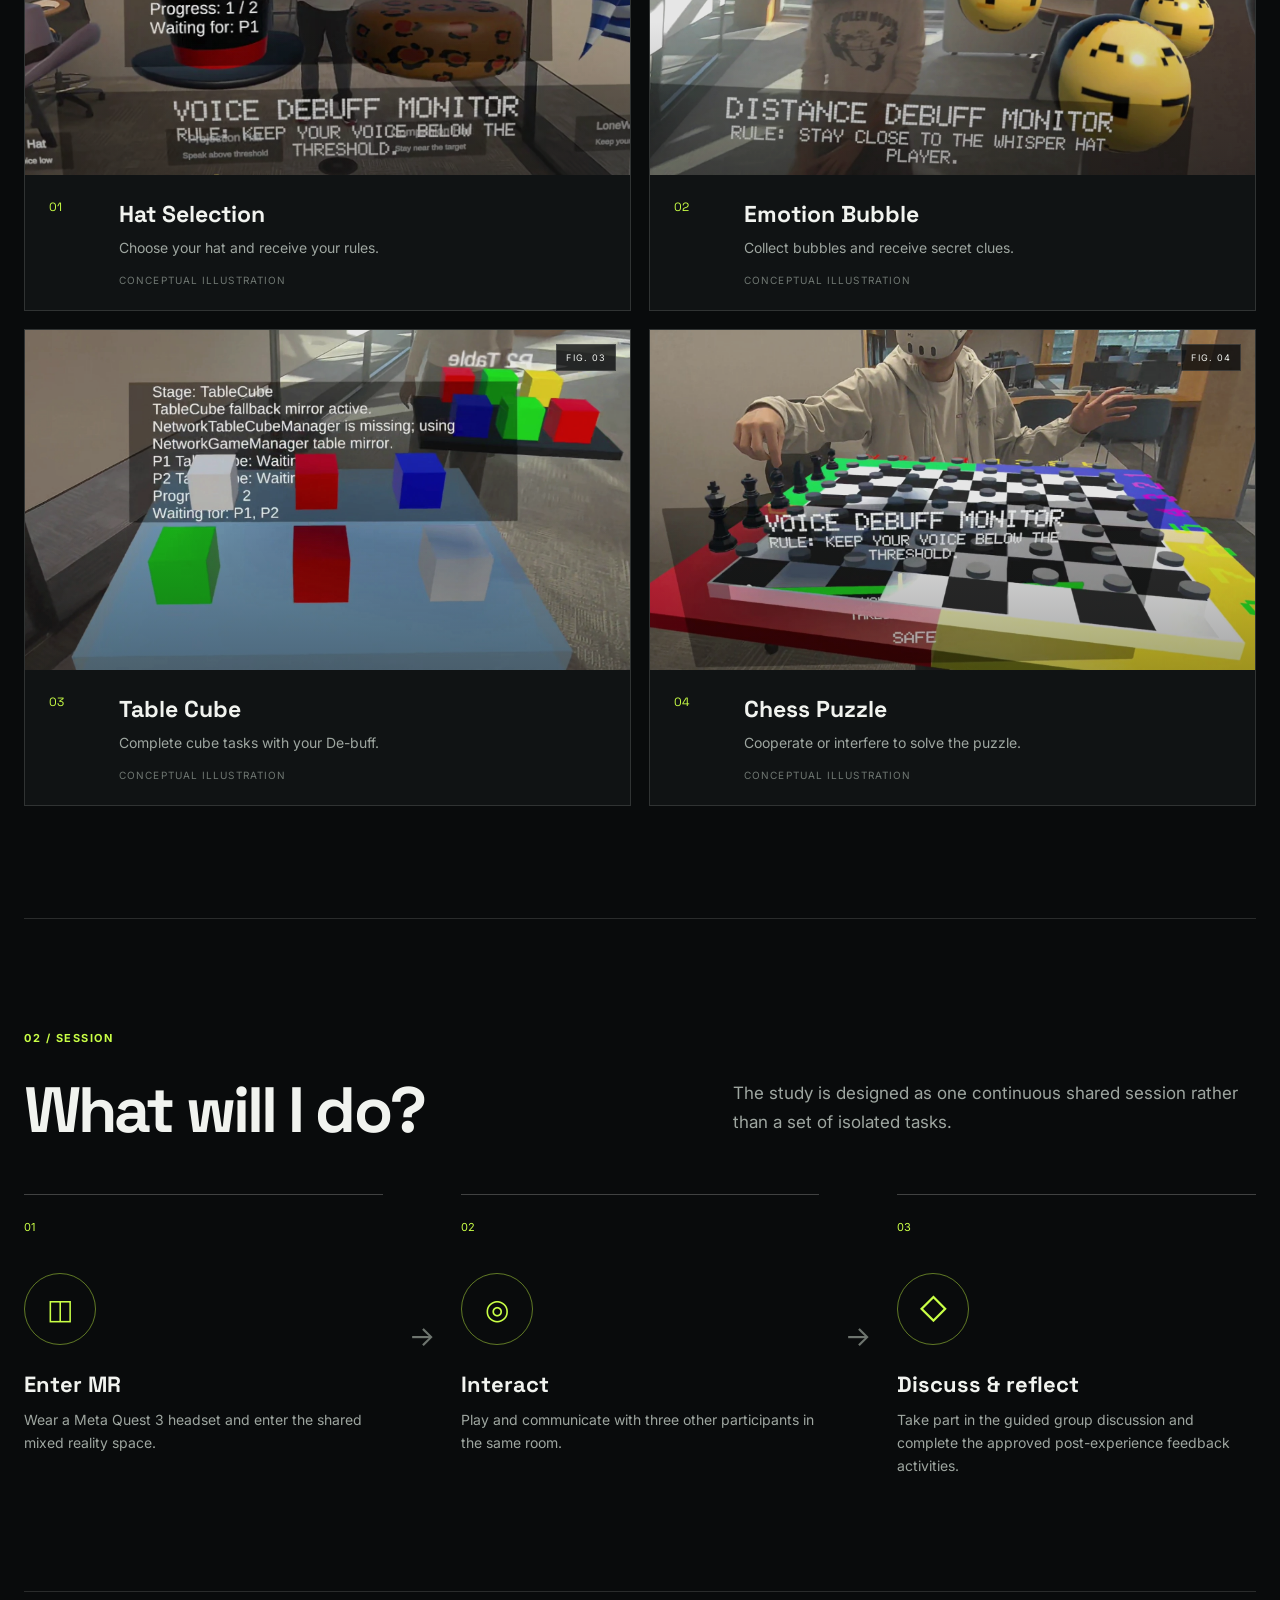
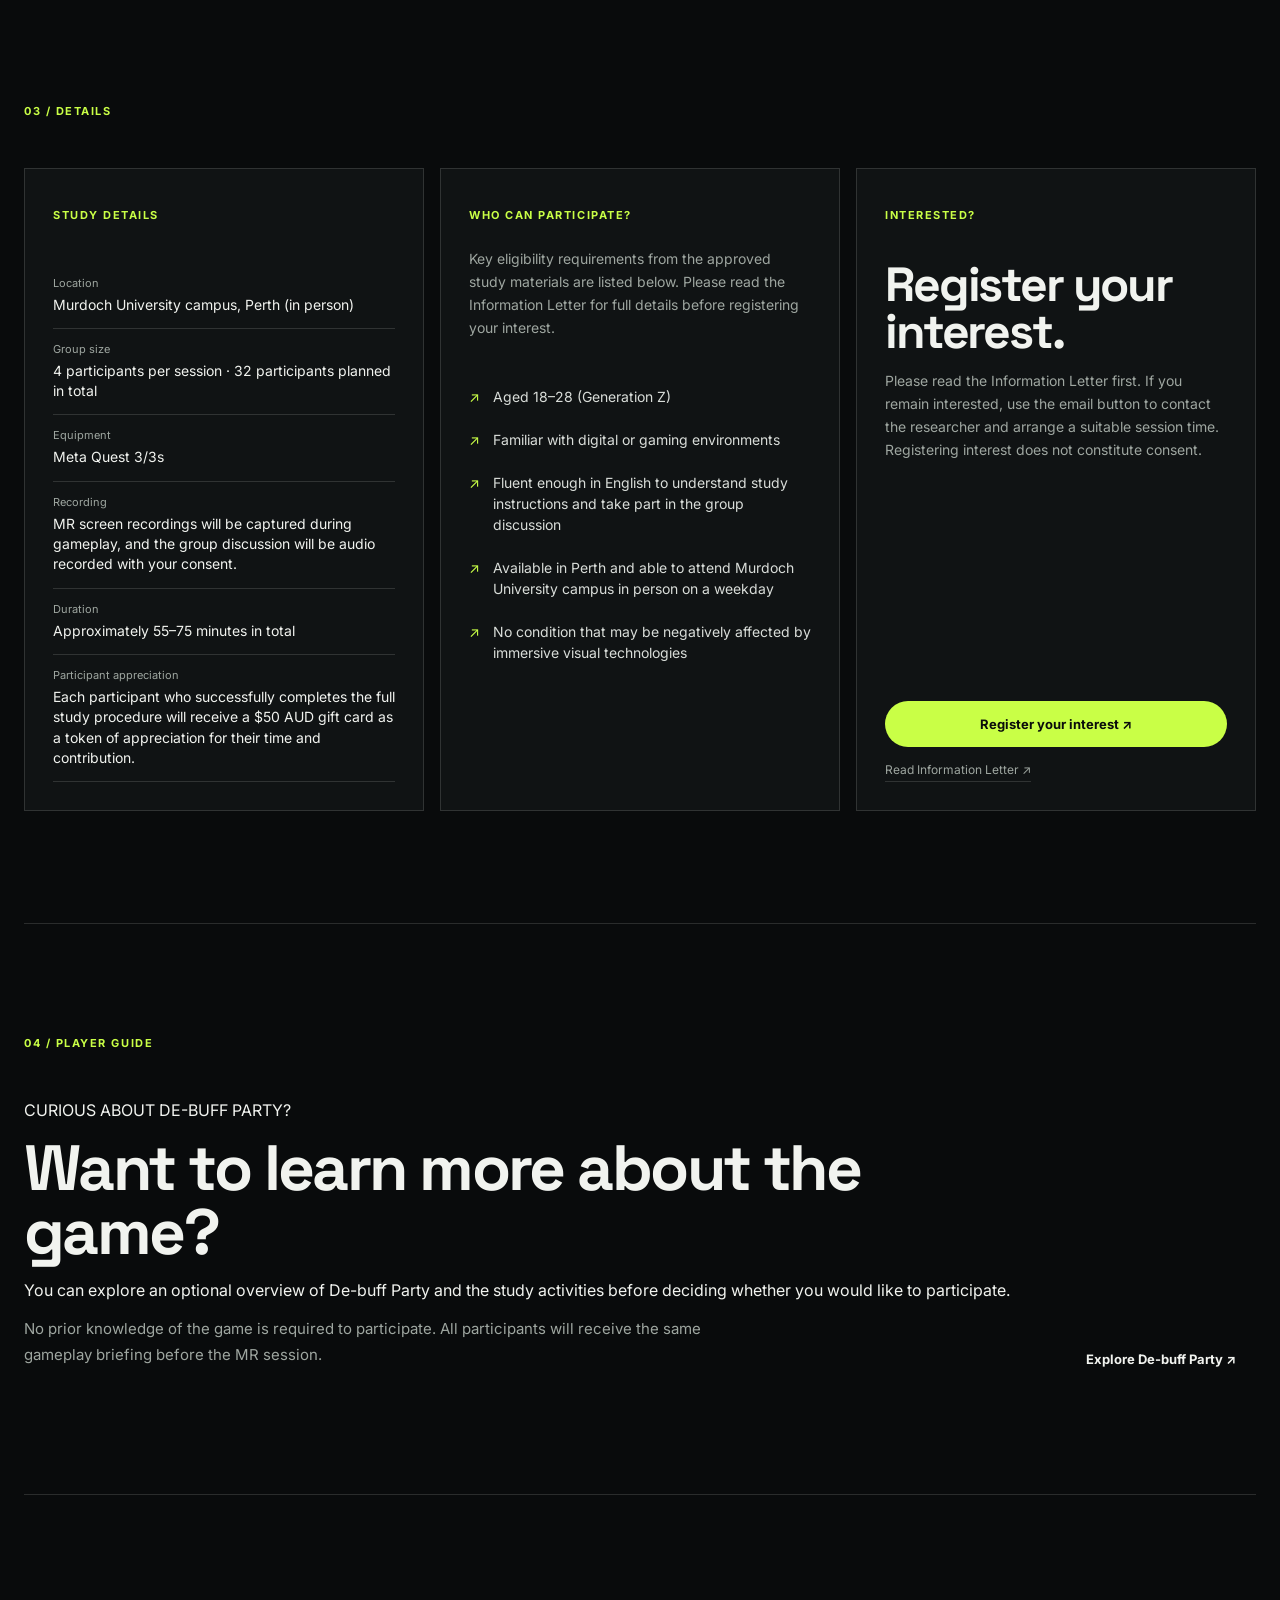
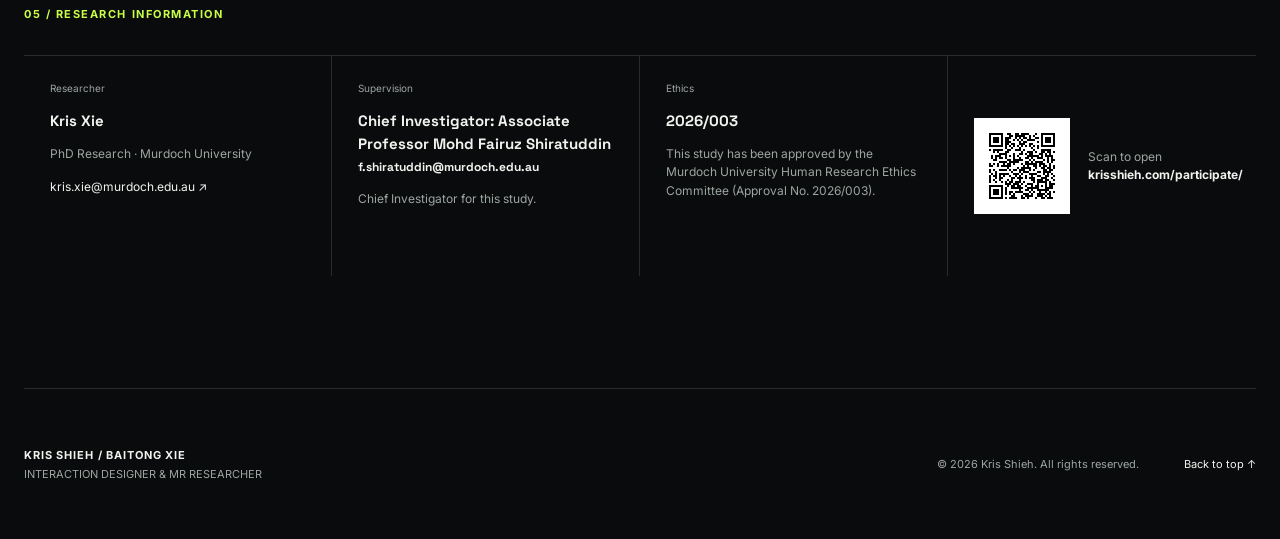
==== commit b4aa79e1: "Update index.html" ====
--- a/participate/index.html
+++ b/participate/index.html
@@ -47,7 +47,7 @@
       <div class="spatial-panel" aria-label="Study overview">
         <div class="spatial-top">
           <span>SPATIAL SYSTEM / 01</span>
-          <span class="live-dot">RECRUITING</span>
+          //<span class="live-dot">RECRUITING</span>
         </div>
         <div class="spatial-stage">
           <div class="participant p1">A</div>
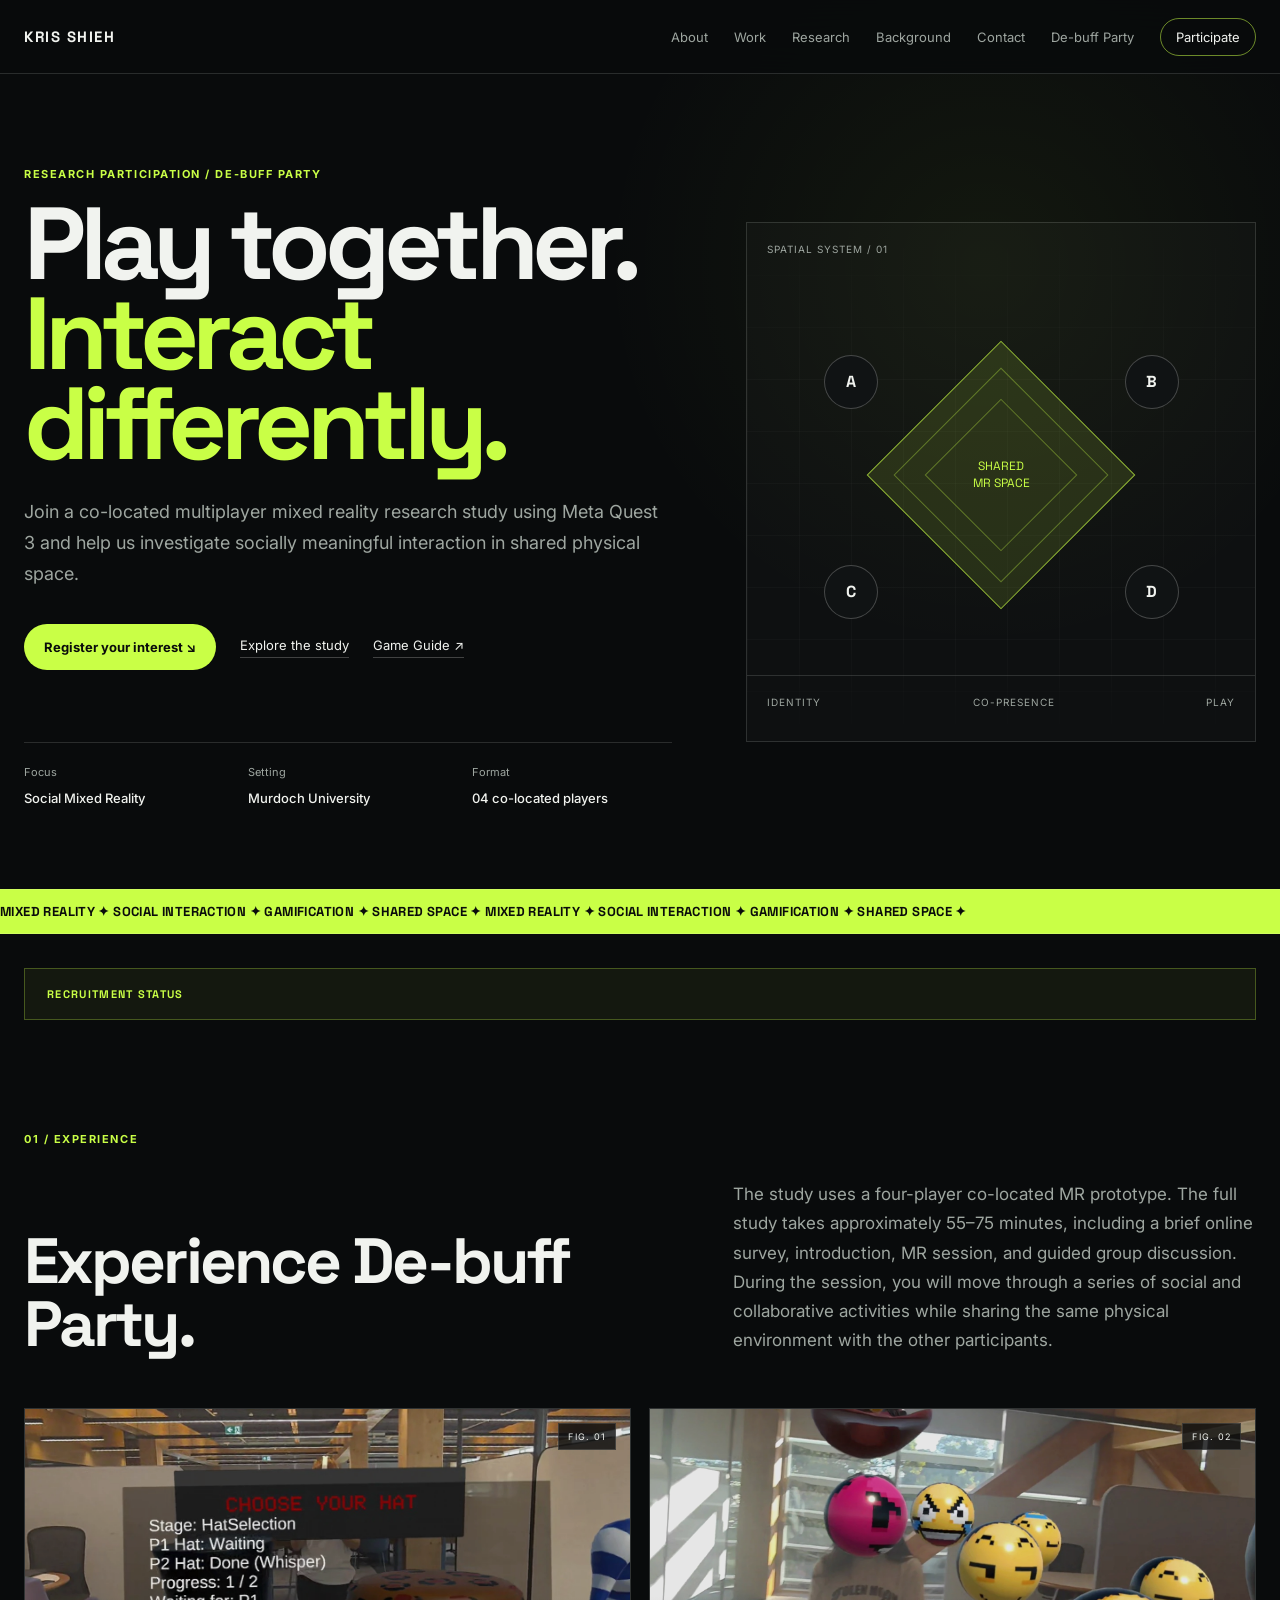
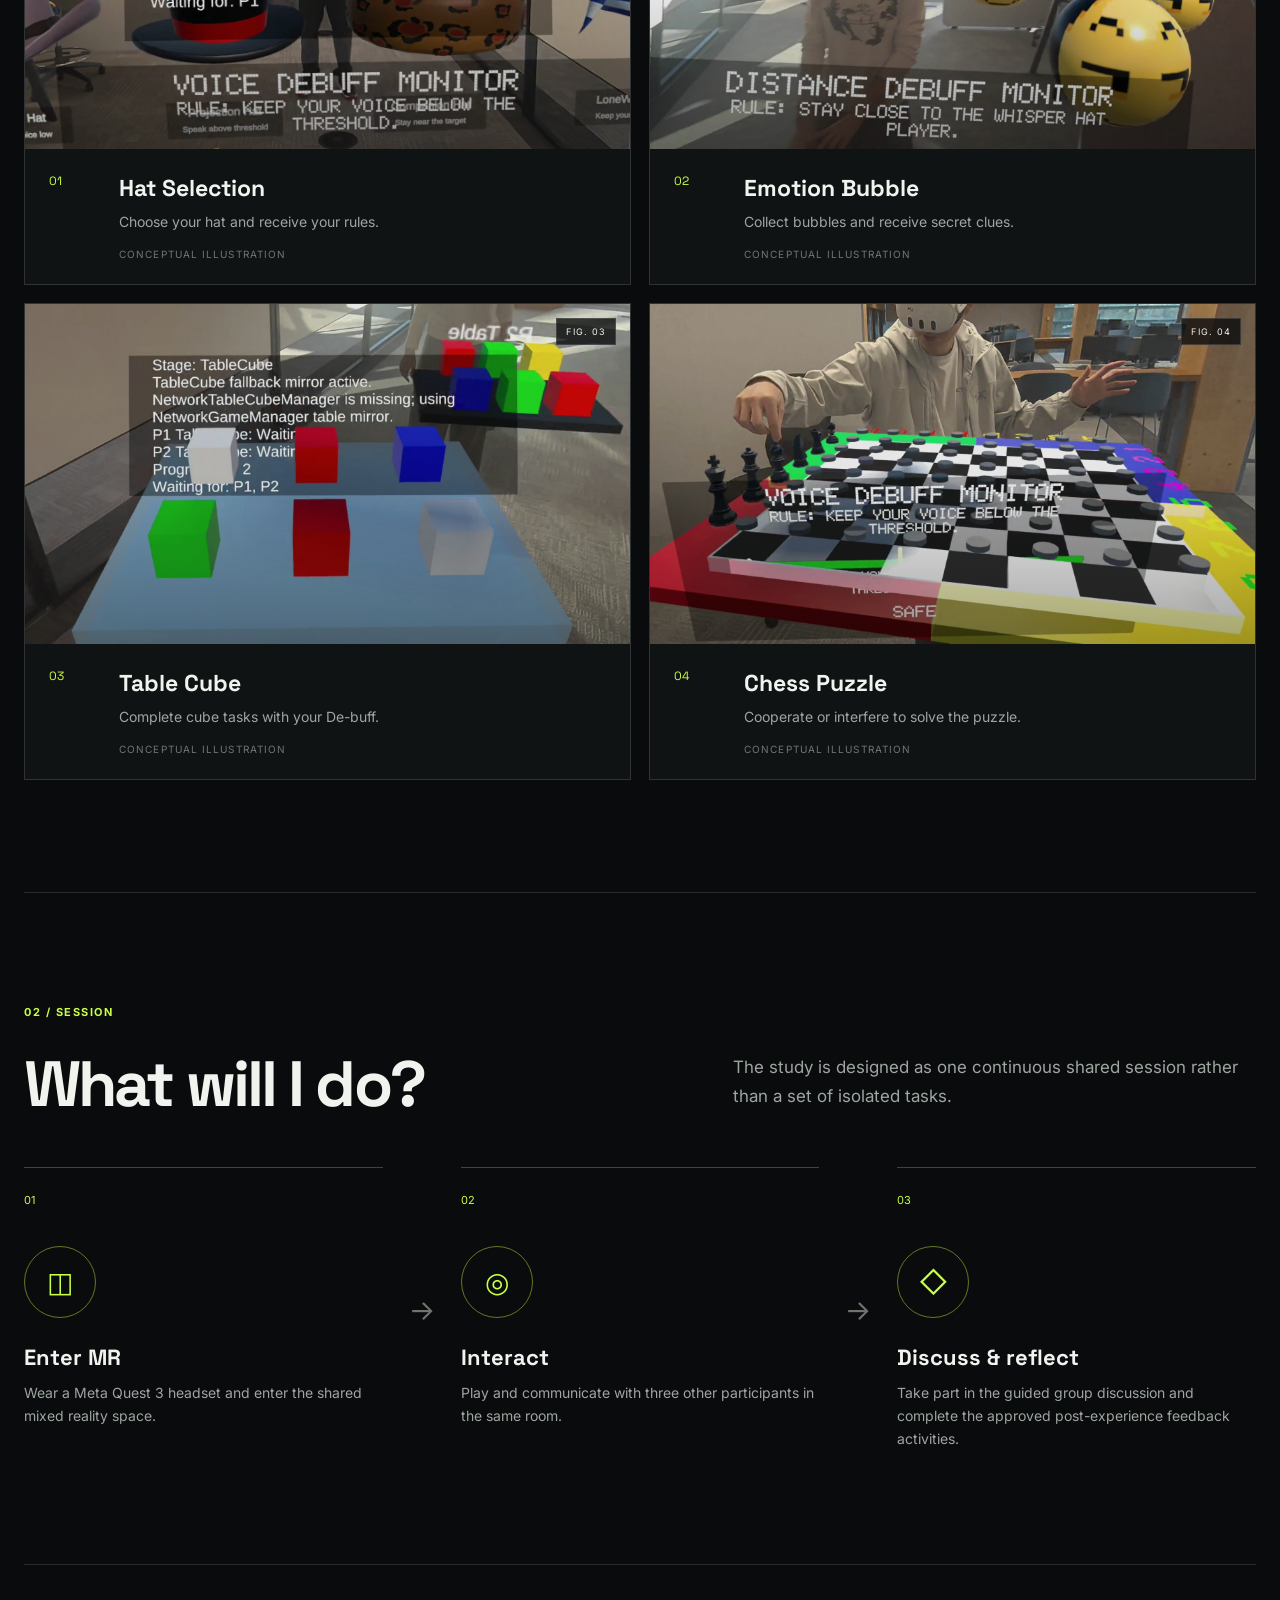
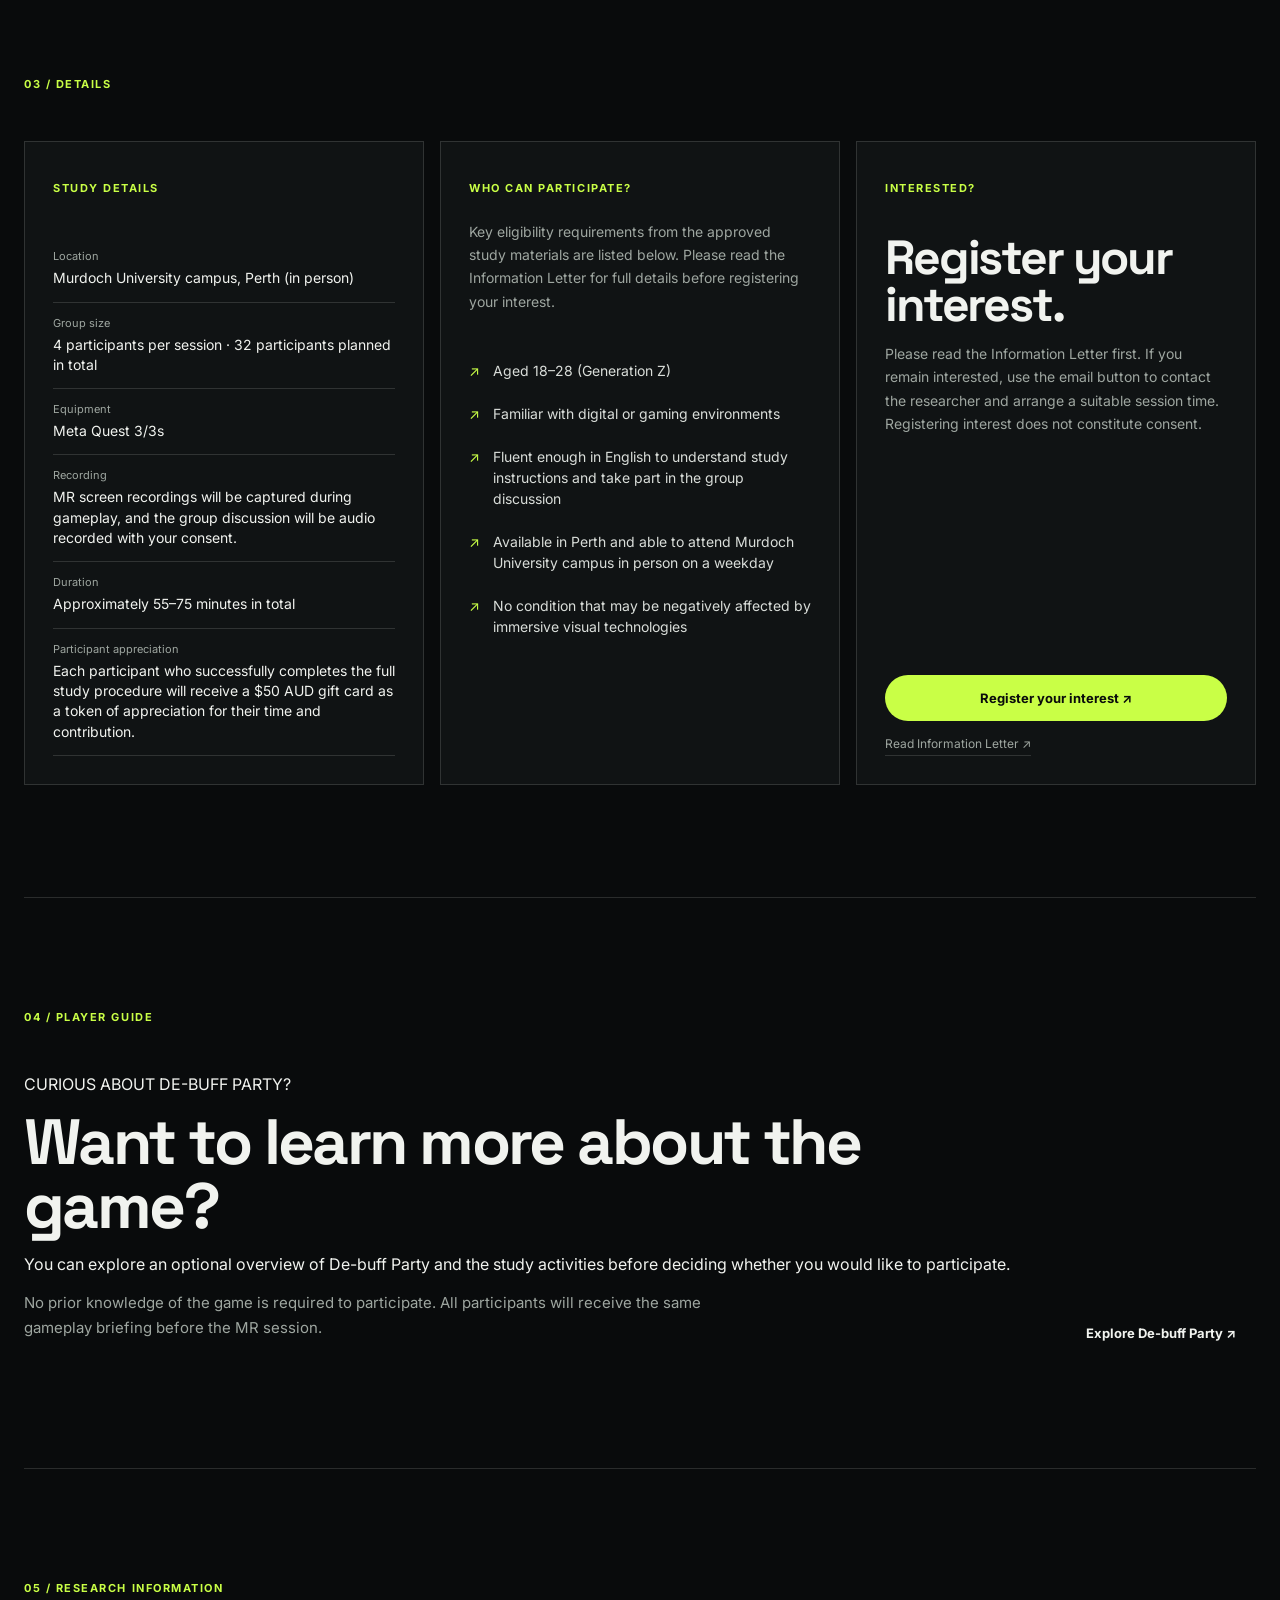
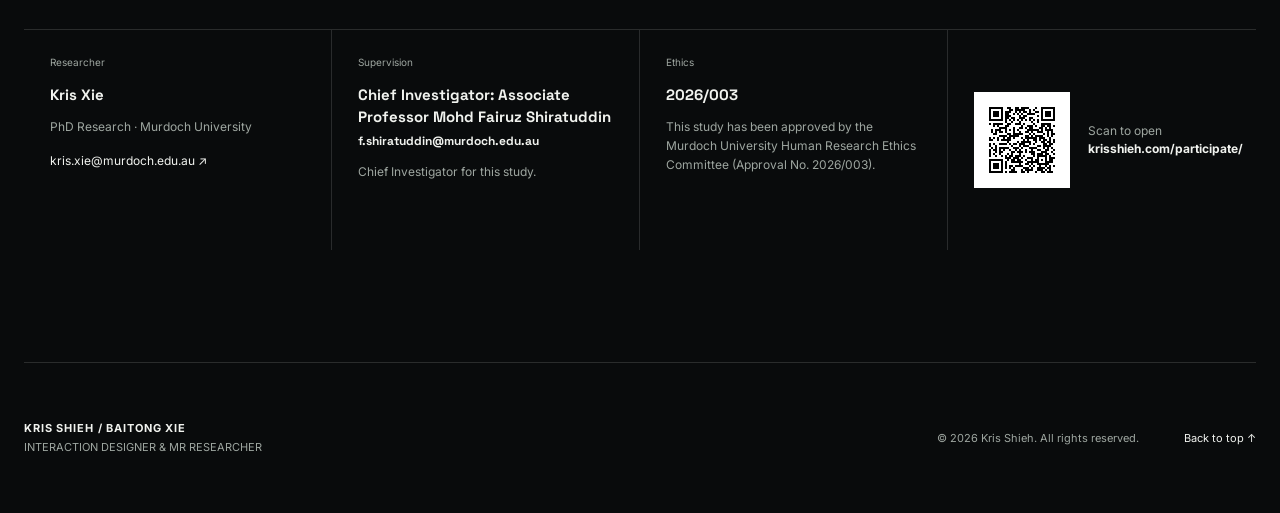
==== commit f49f3ed8: "Update index.html" ====
--- a/participate/index.html
+++ b/participate/index.html
@@ -47,7 +47,7 @@
       <div class="spatial-panel" aria-label="Study overview">
         <div class="spatial-top">
           <span>SPATIAL SYSTEM / 01</span>
-          //<span class="live-dot">RECRUITING</span>
+          <!-- <span class="live-dot">RECRUITING</span> -->
         </div>
         <div class="spatial-stage">
           <div class="participant p1">A</div>
@@ -74,7 +74,7 @@
 
     <section class="status-strip page-shell" aria-label="Recruitment status">
       <strong>RECRUITMENT STATUS</strong>
-      <p>Limited places available - register your interest. Recruitment remains open while the approved poster is displayed; if the poster has been removed, recruitment has closed.</p>
+      <!-- <p>Limited places available - register your interest. Recruitment remains open while the approved poster is displayed; if the poster has been removed, recruitment has closed.</p> -->
     </section>
 
     <section class="section page-shell" id="experience">
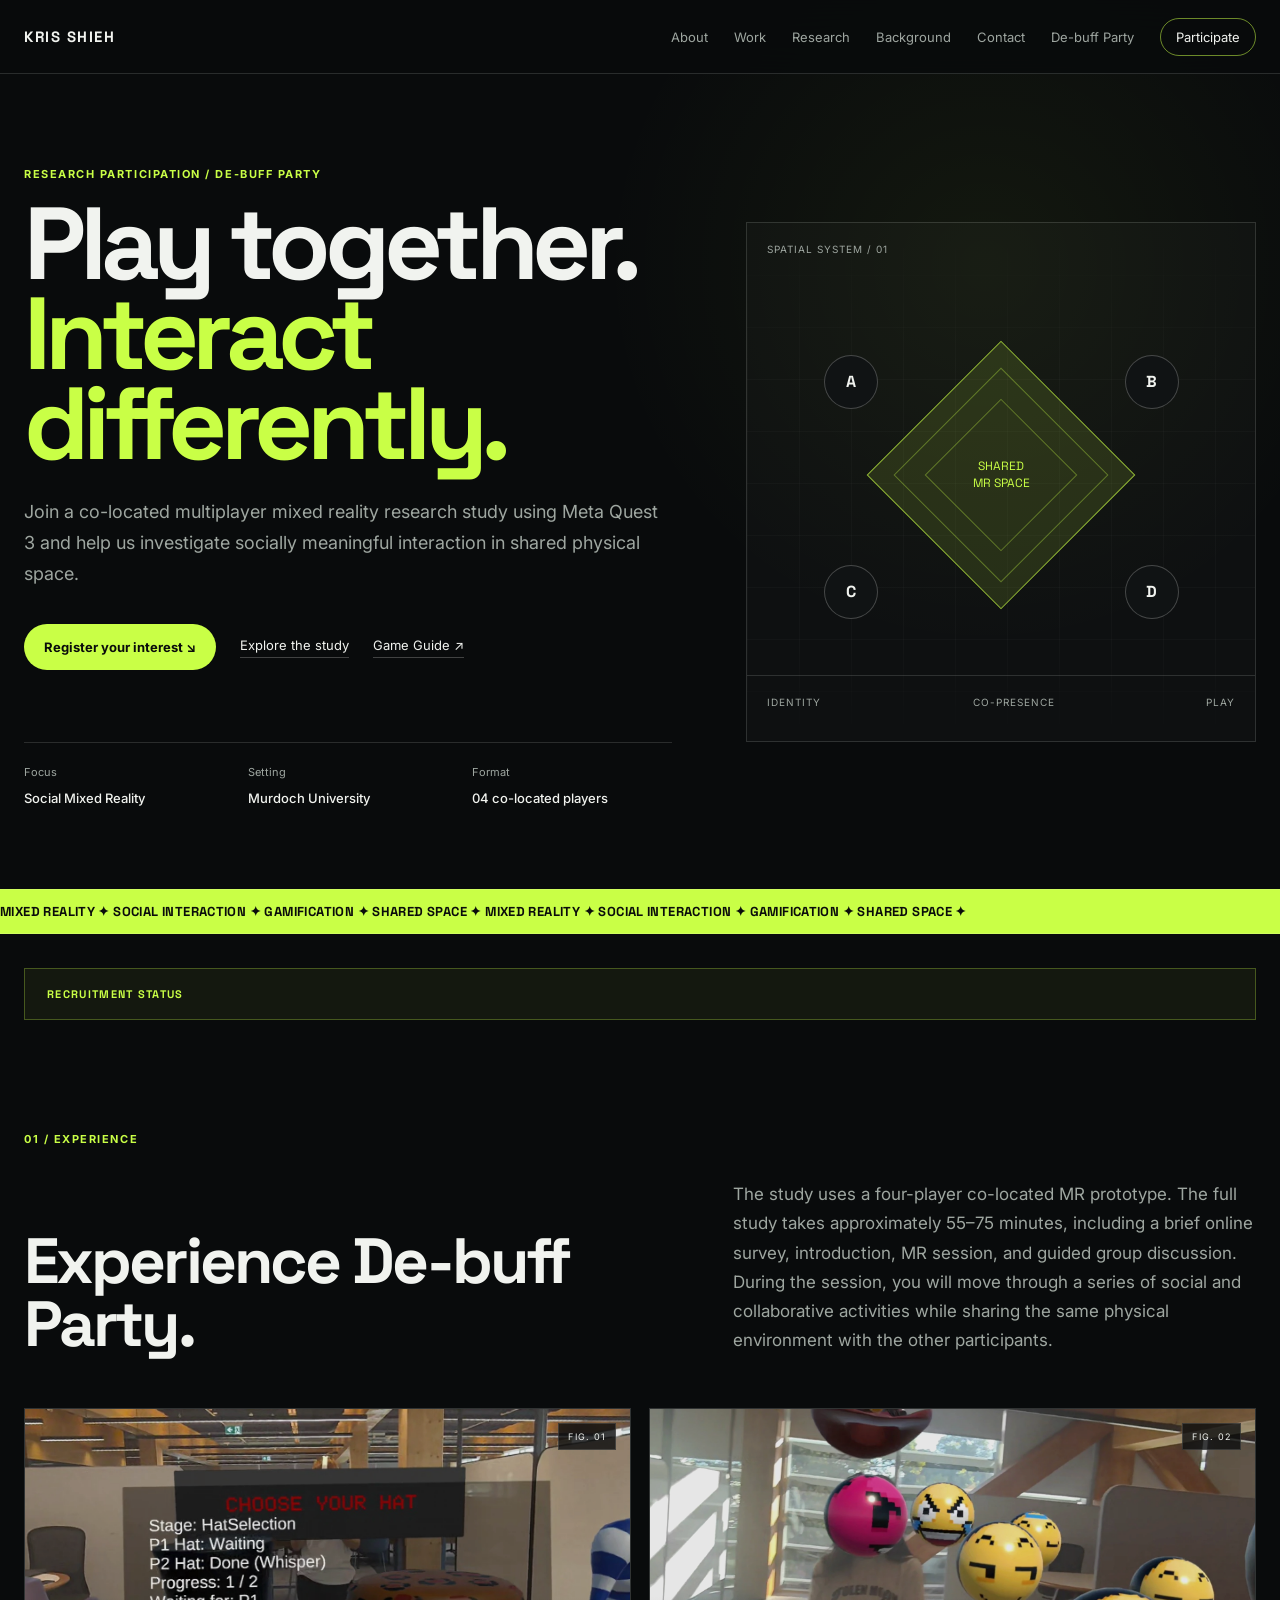
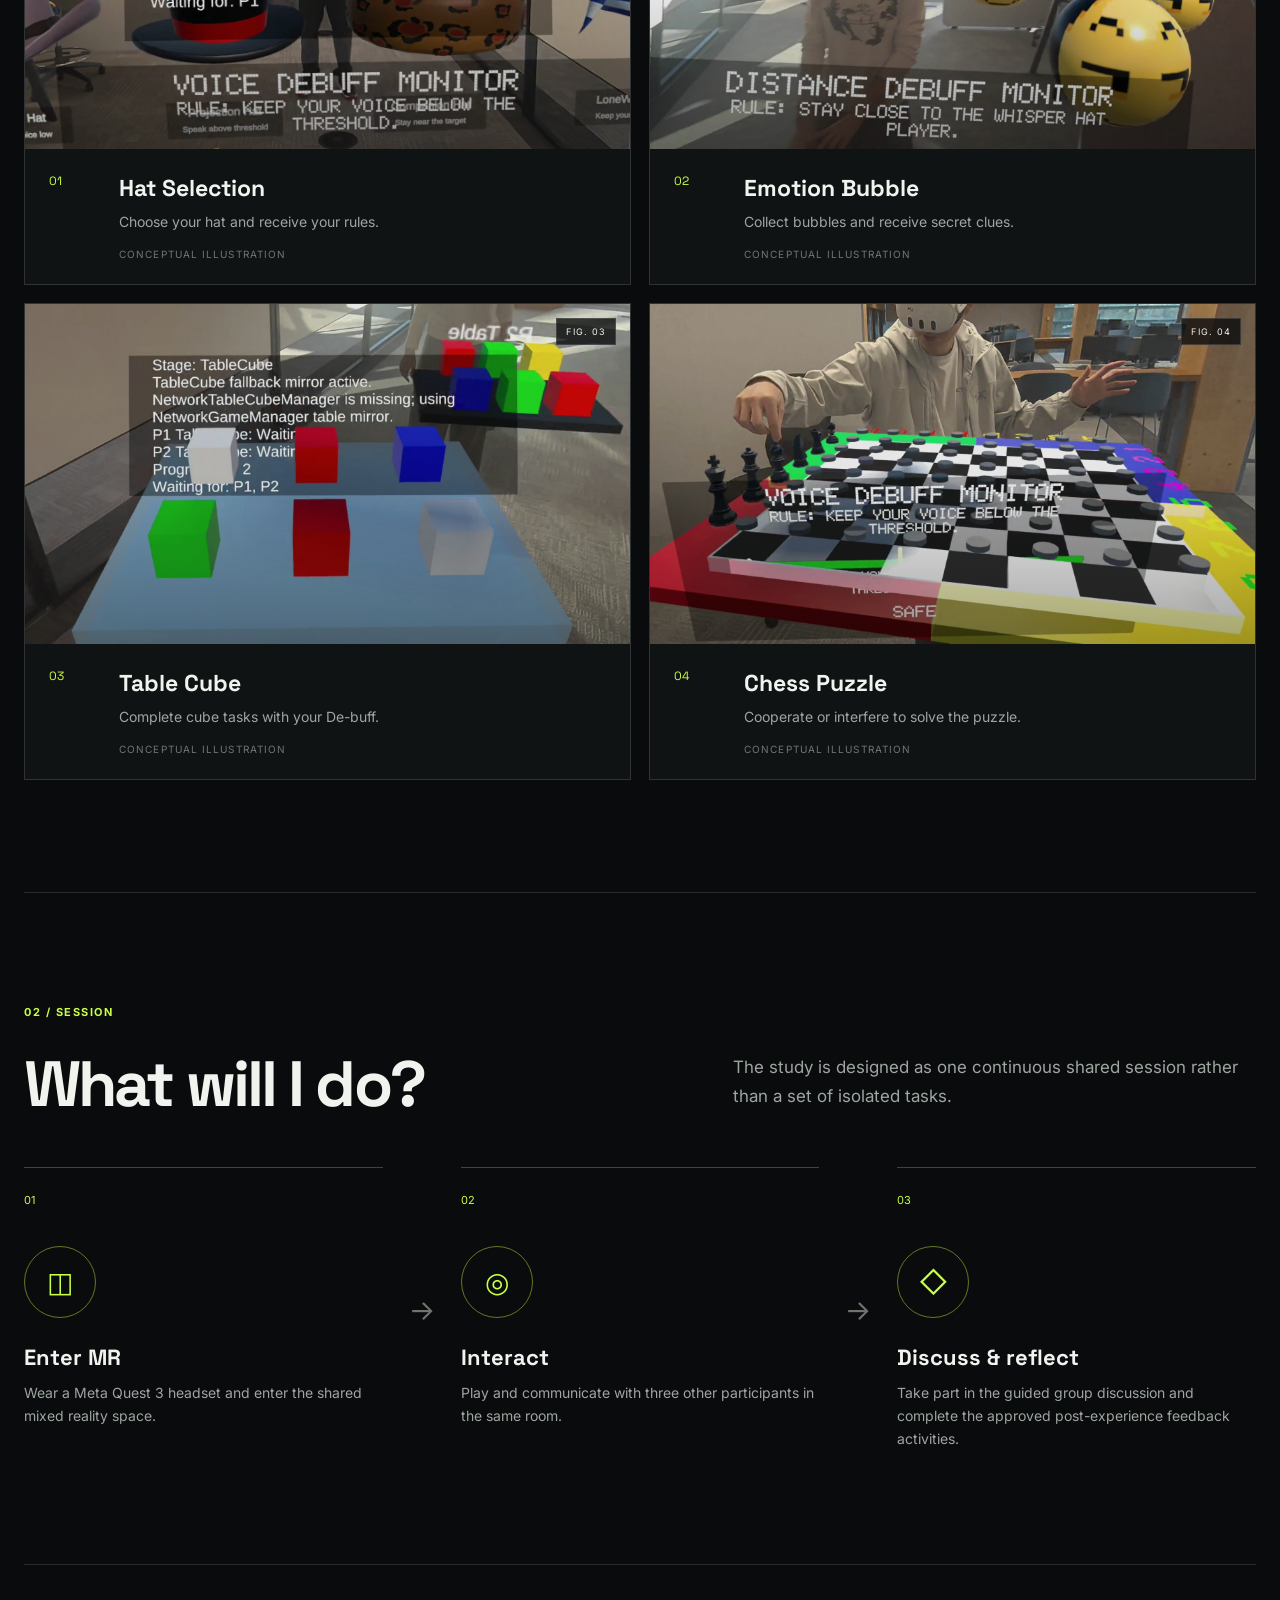
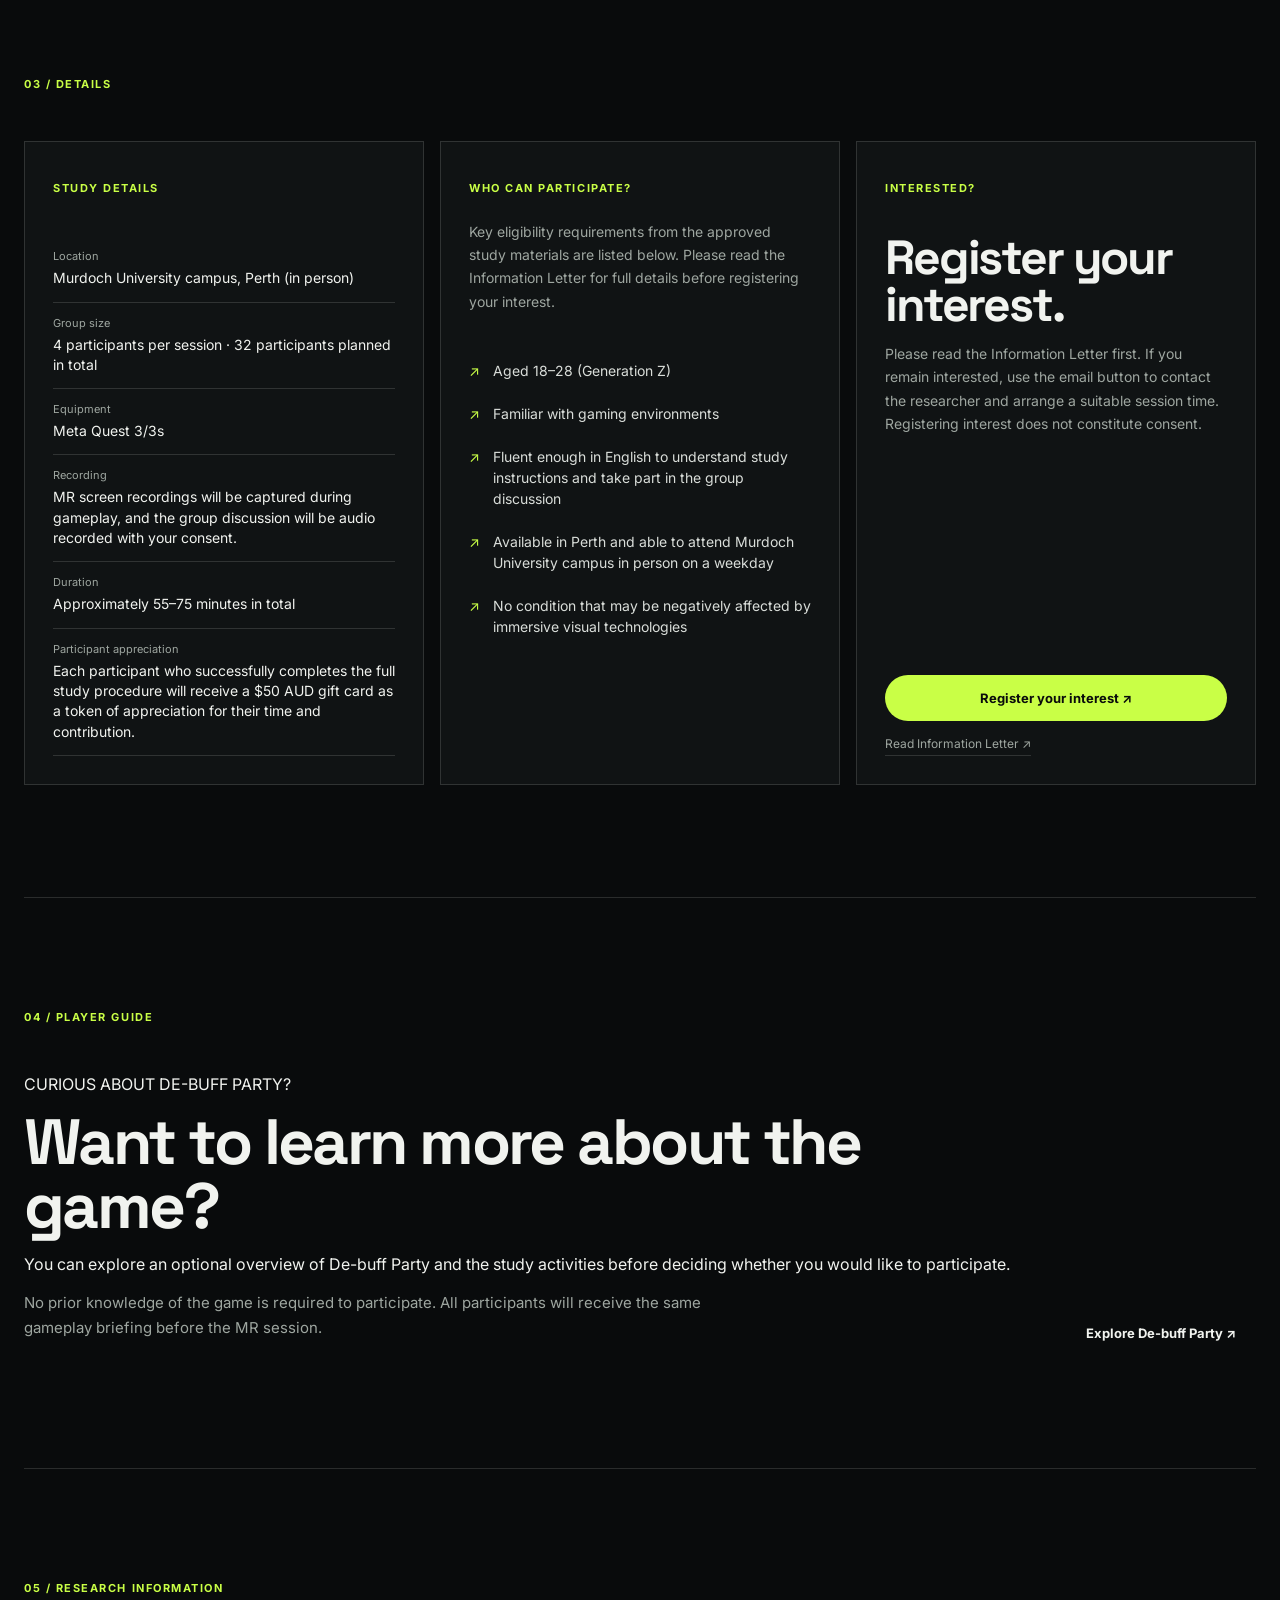
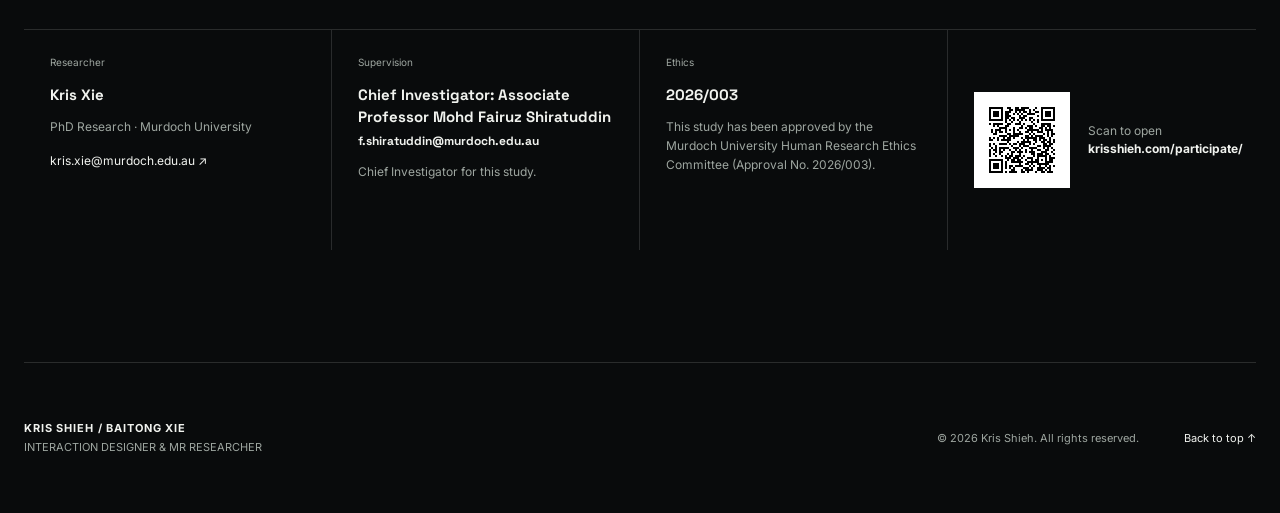
==== commit 74e71c31: "Update index.html" ====
--- a/participate/index.html
+++ b/participate/index.html
@@ -202,7 +202,7 @@
         <p class="muted">Key eligibility requirements from the approved study materials are listed below. Please read the Information Letter for full details before registering your interest.</p>
         <ul class="check-list">
           <li>Aged 18–28 (Generation Z)</li>
-          <li>Familiar with digital or gaming environments</li>
+          <li>Familiar with gaming environments</li>
           <li>Fluent enough in English to understand study instructions and take part in the group discussion</li>
           <li>Available in Perth and able to attend Murdoch University campus in person on a weekday</li>
           <li>No condition that may be negatively affected by immersive visual technologies</li>
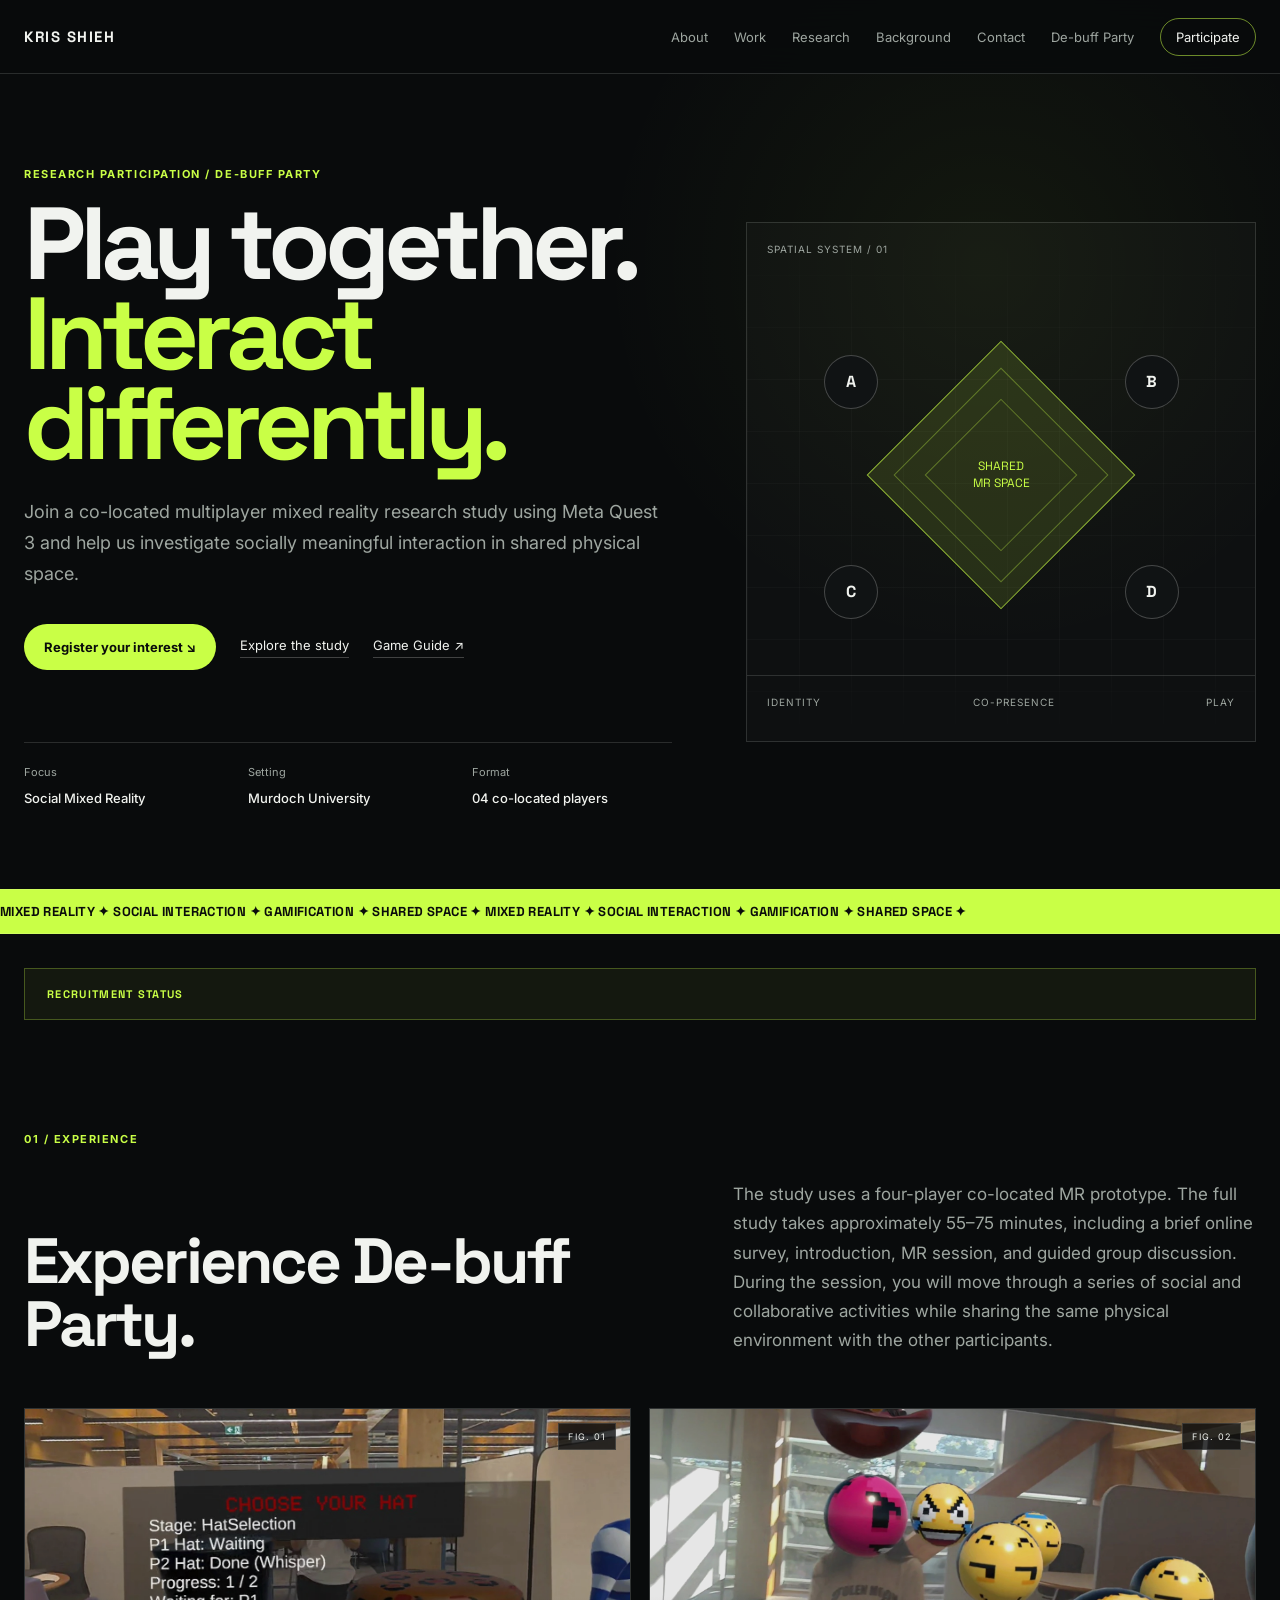
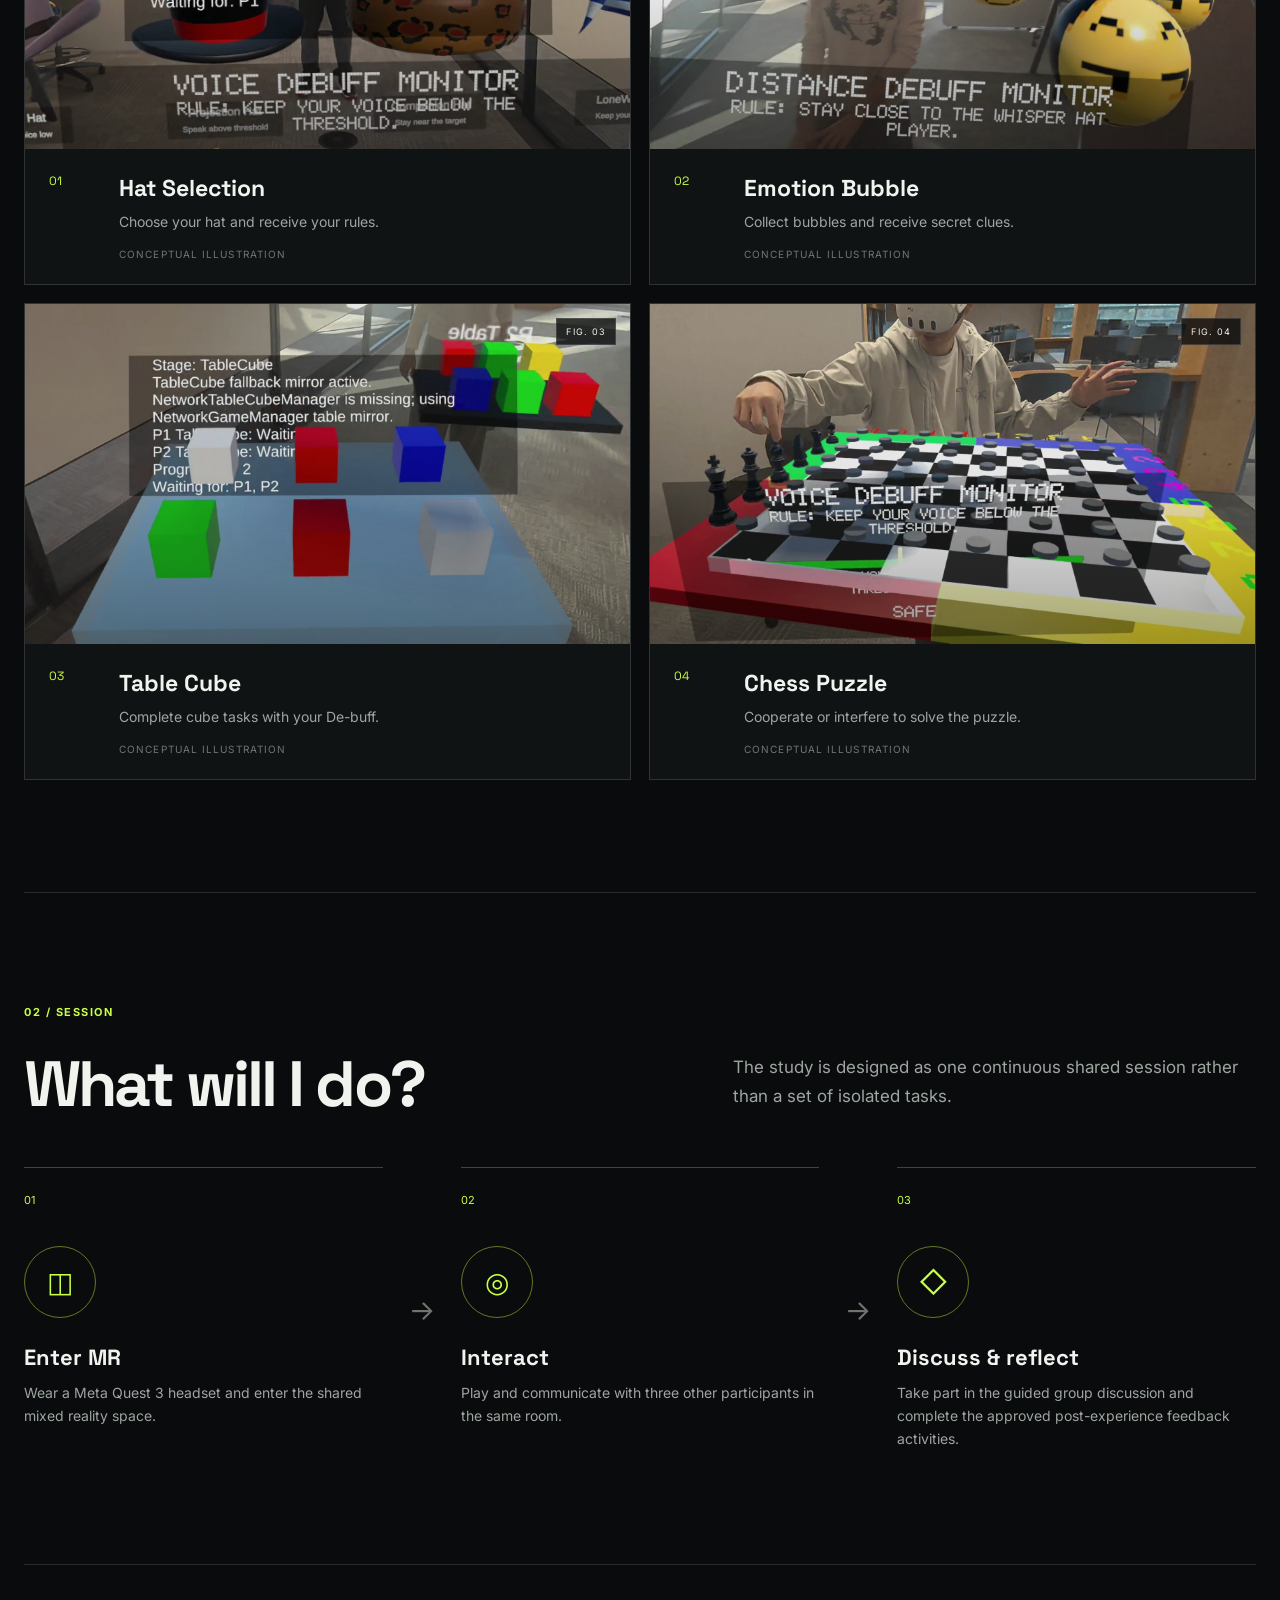
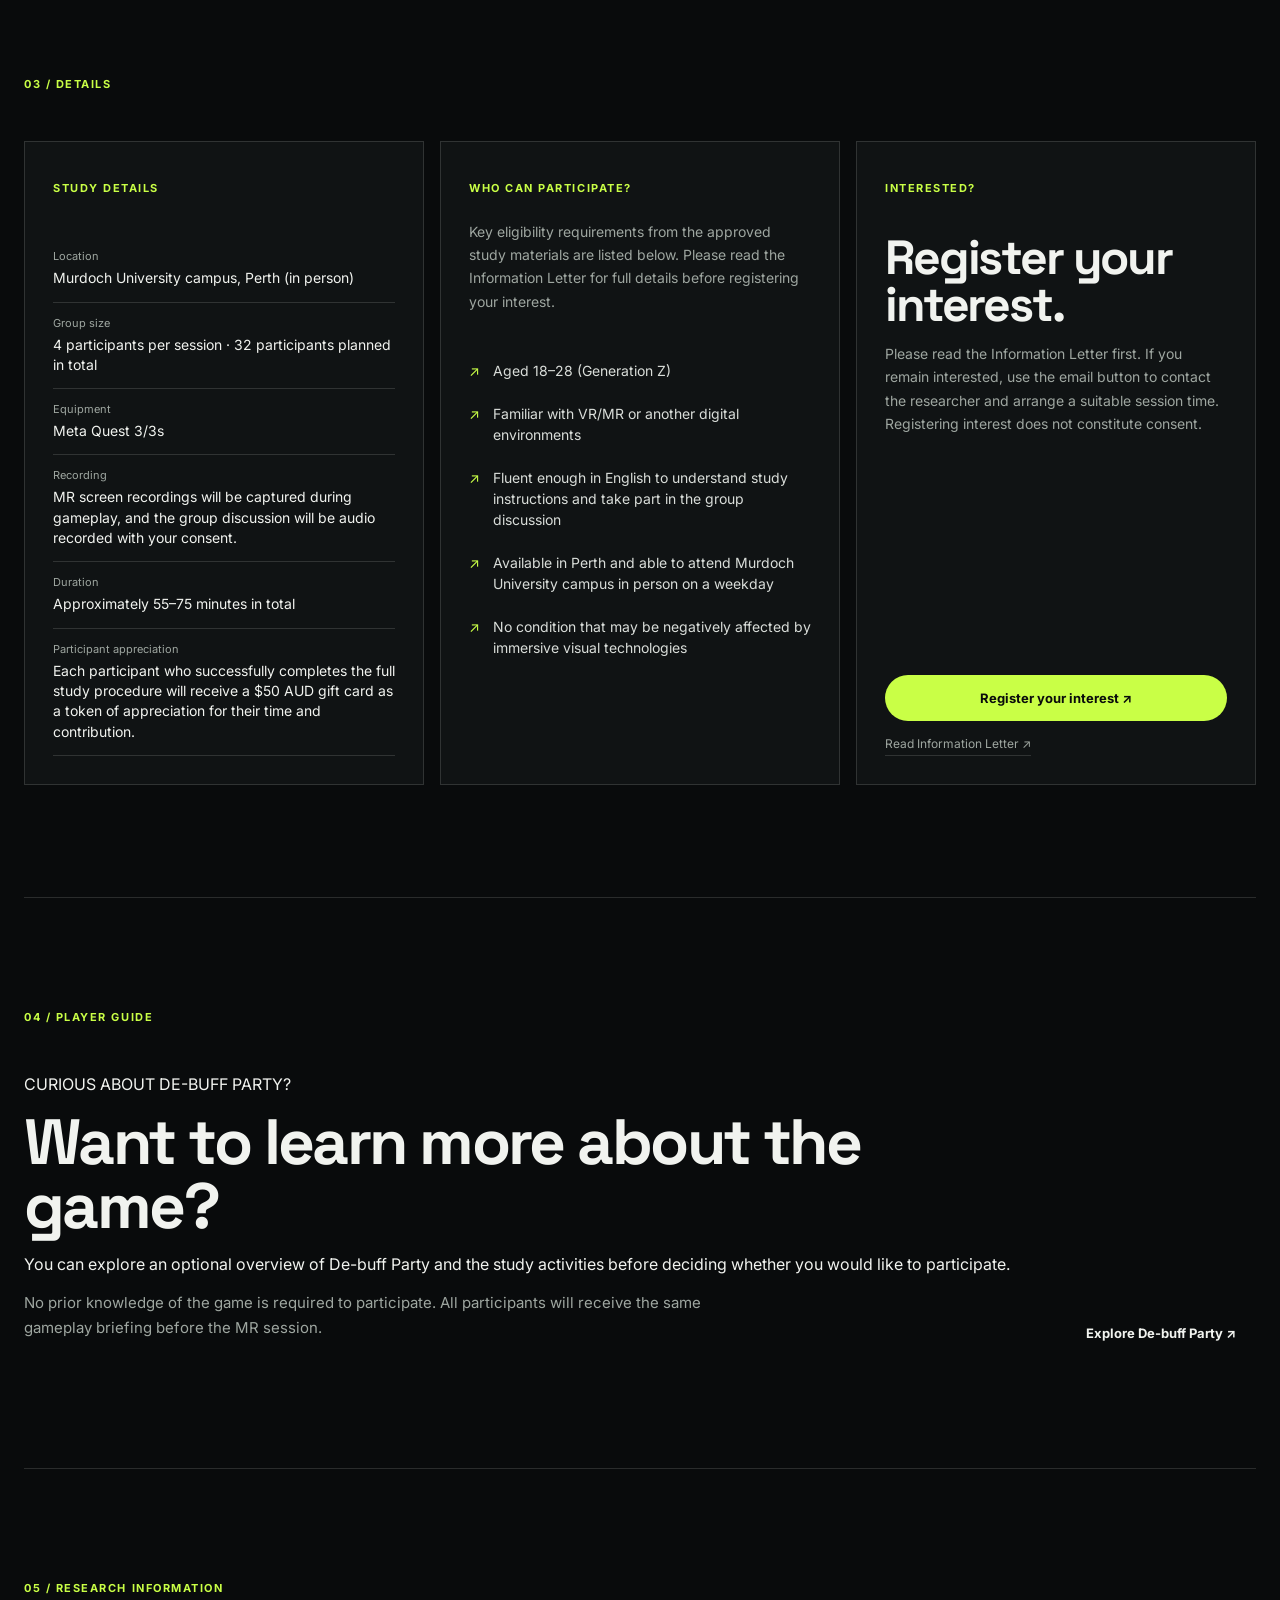
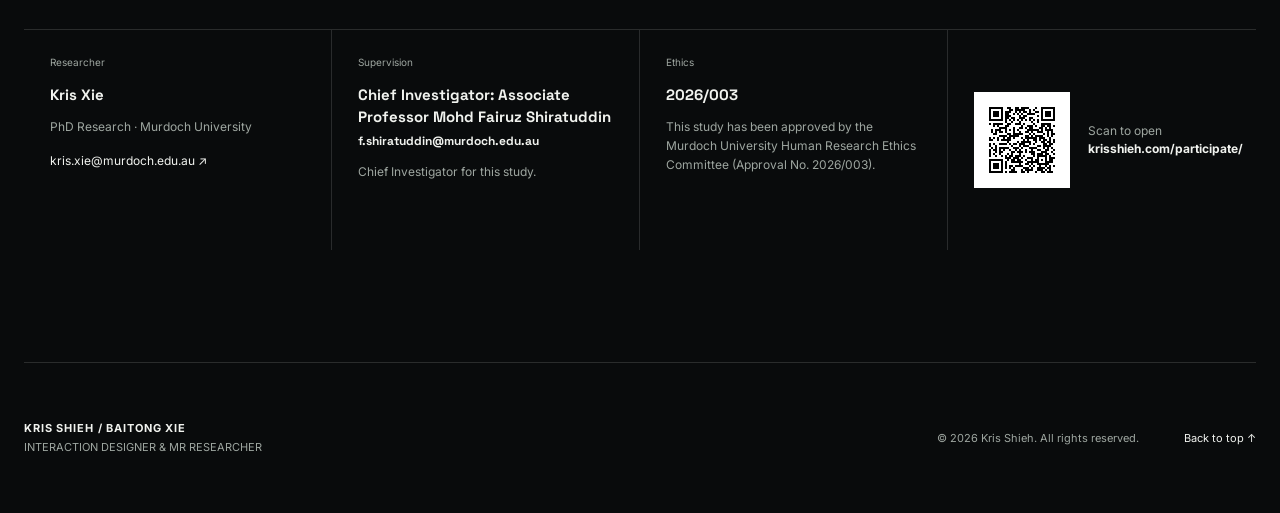
==== commit 01a4bf36: "Update index.html" ====
--- a/participate/index.html
+++ b/participate/index.html
@@ -202,7 +202,7 @@
         <p class="muted">Key eligibility requirements from the approved study materials are listed below. Please read the Information Letter for full details before registering your interest.</p>
         <ul class="check-list">
           <li>Aged 18–28 (Generation Z)</li>
-          <li>Familiar with gaming environments</li>
+          <li>Familiar with VR/MR or another digital environments</li>
           <li>Fluent enough in English to understand study instructions and take part in the group discussion</li>
           <li>Available in Perth and able to attend Murdoch University campus in person on a weekday</li>
           <li>No condition that may be negatively affected by immersive visual technologies</li>
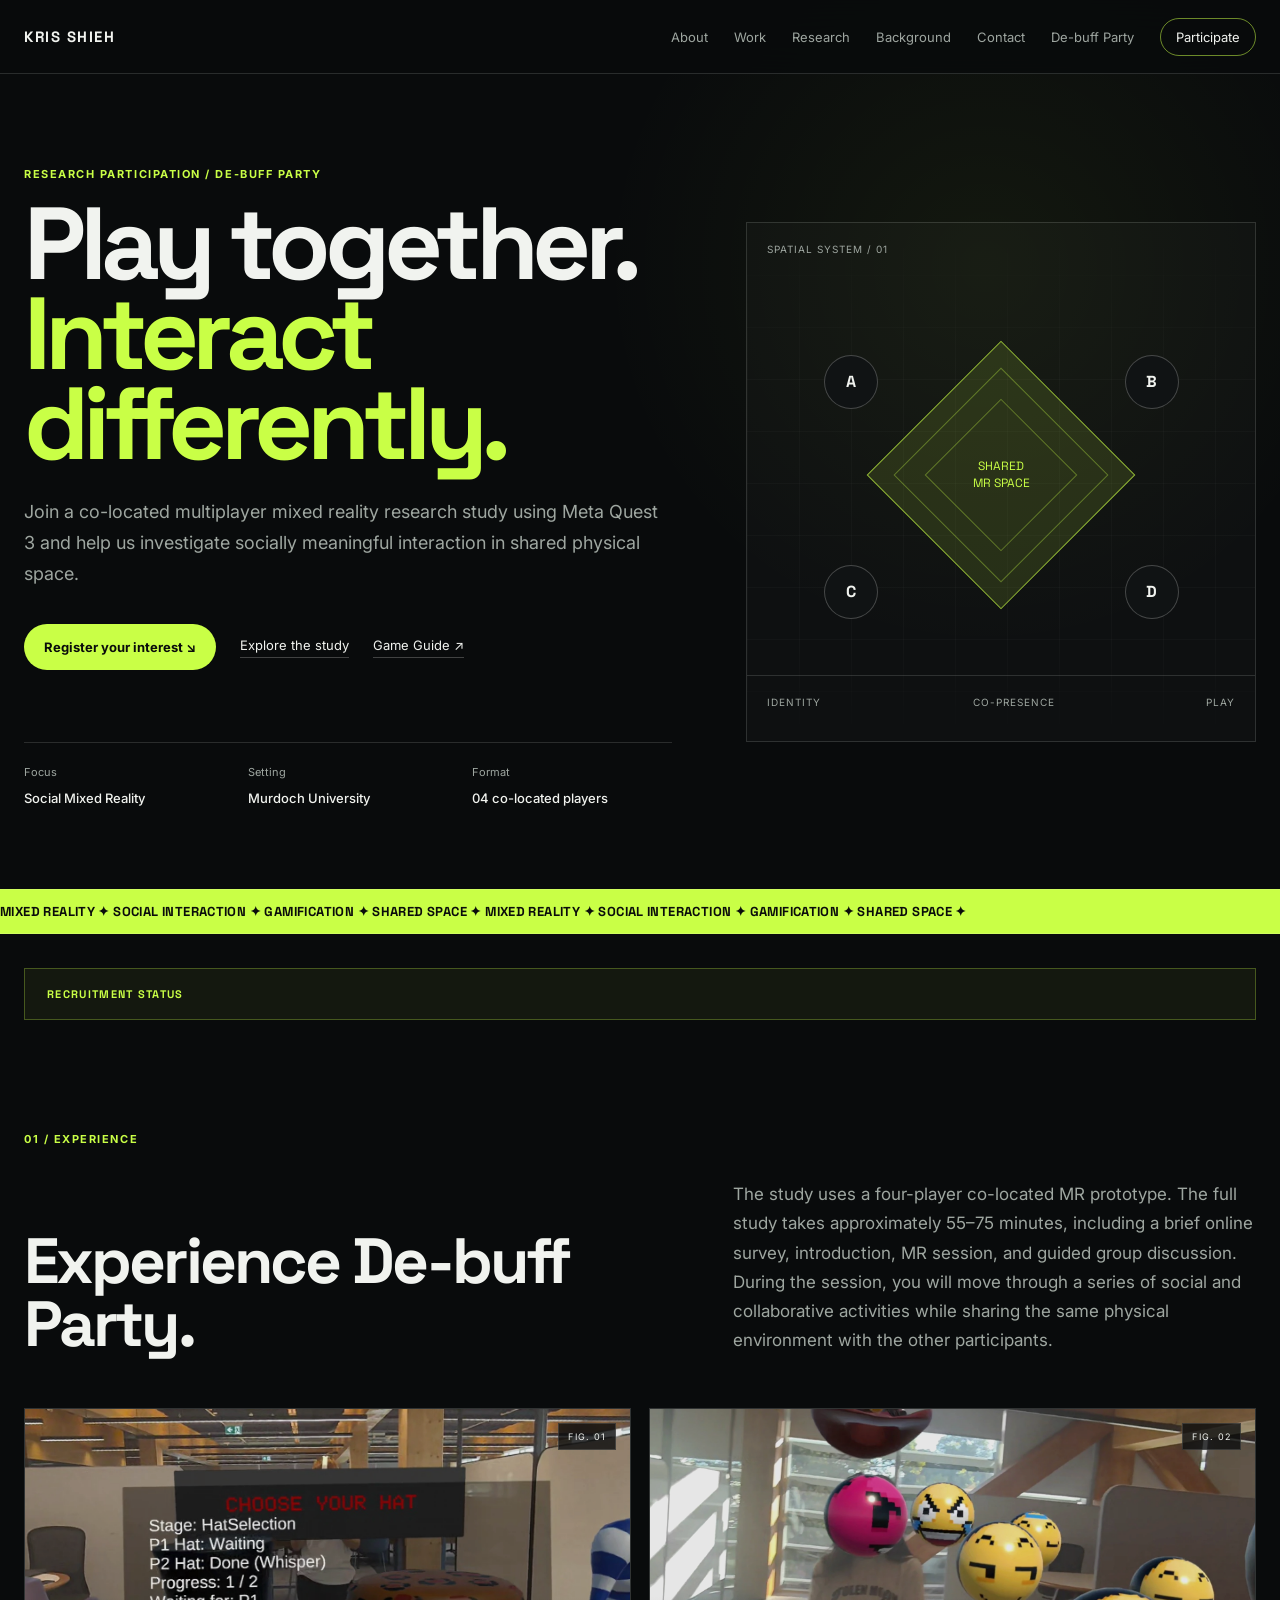
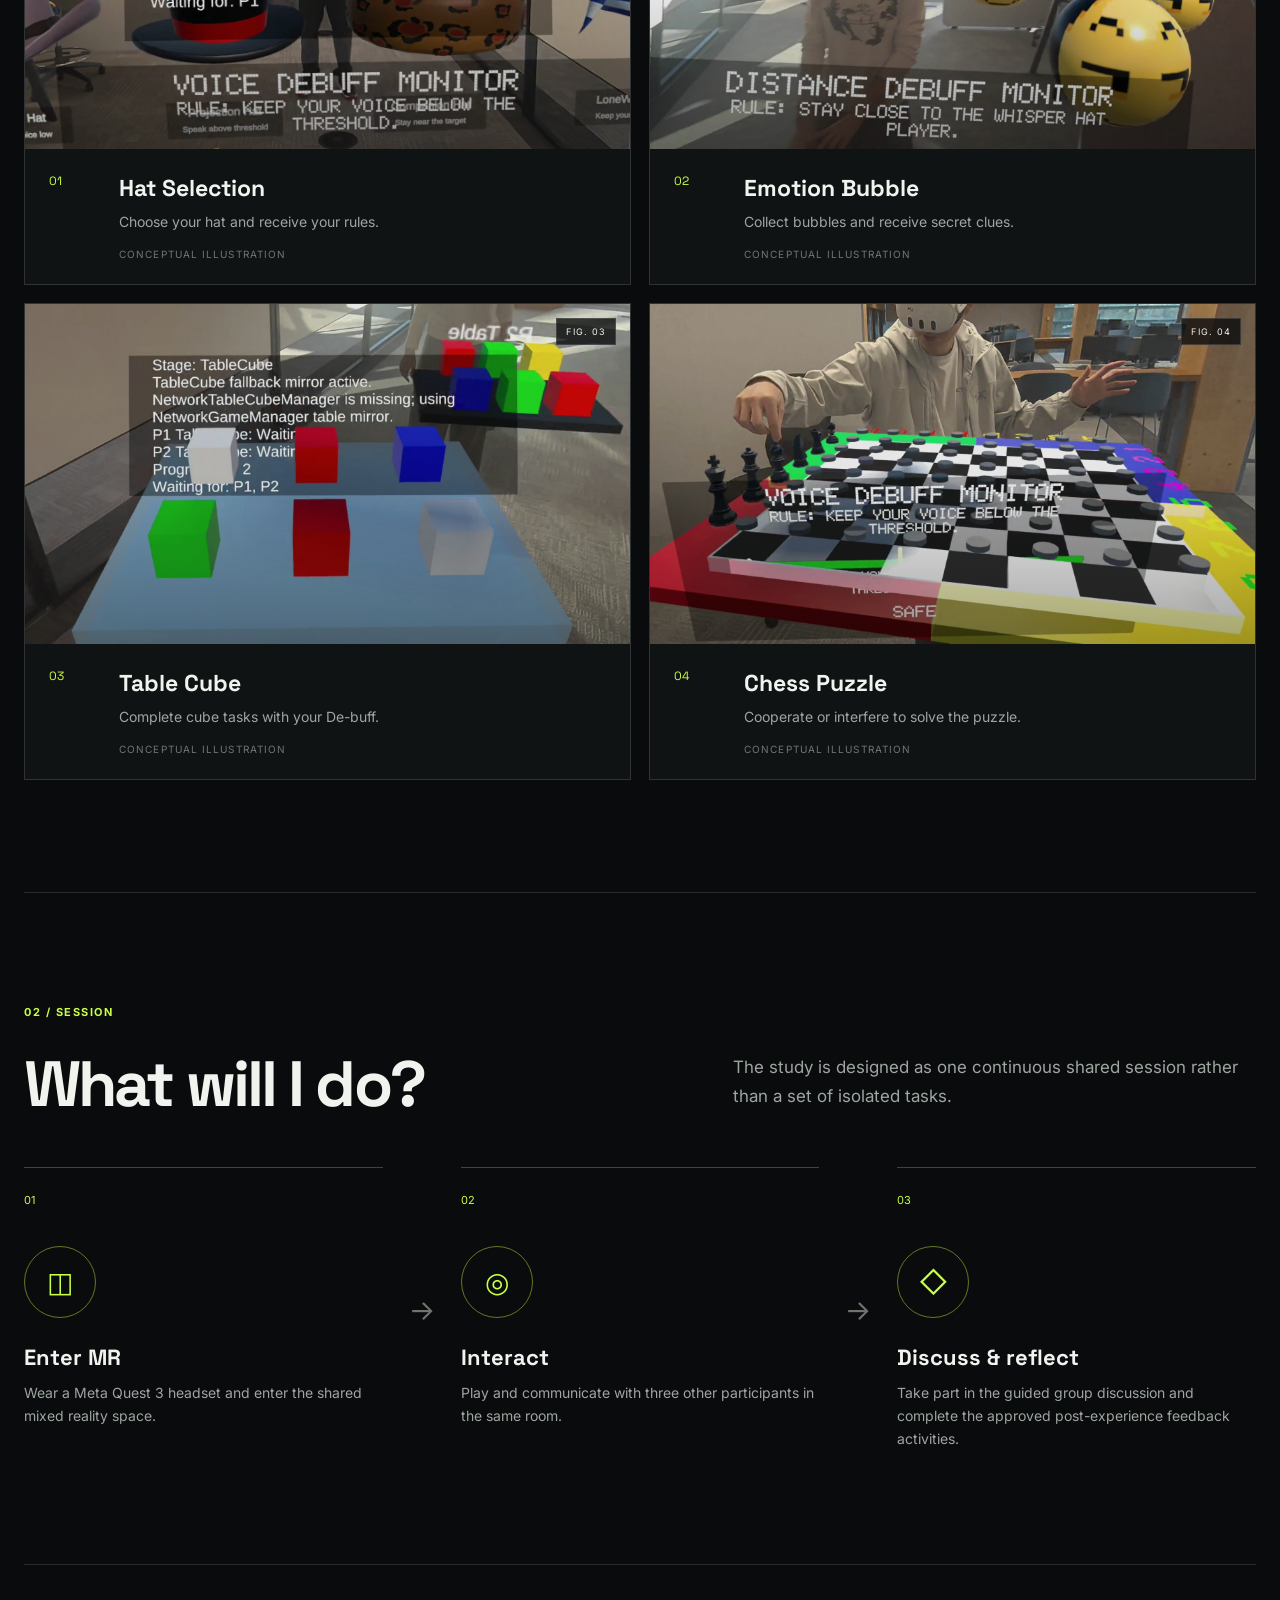
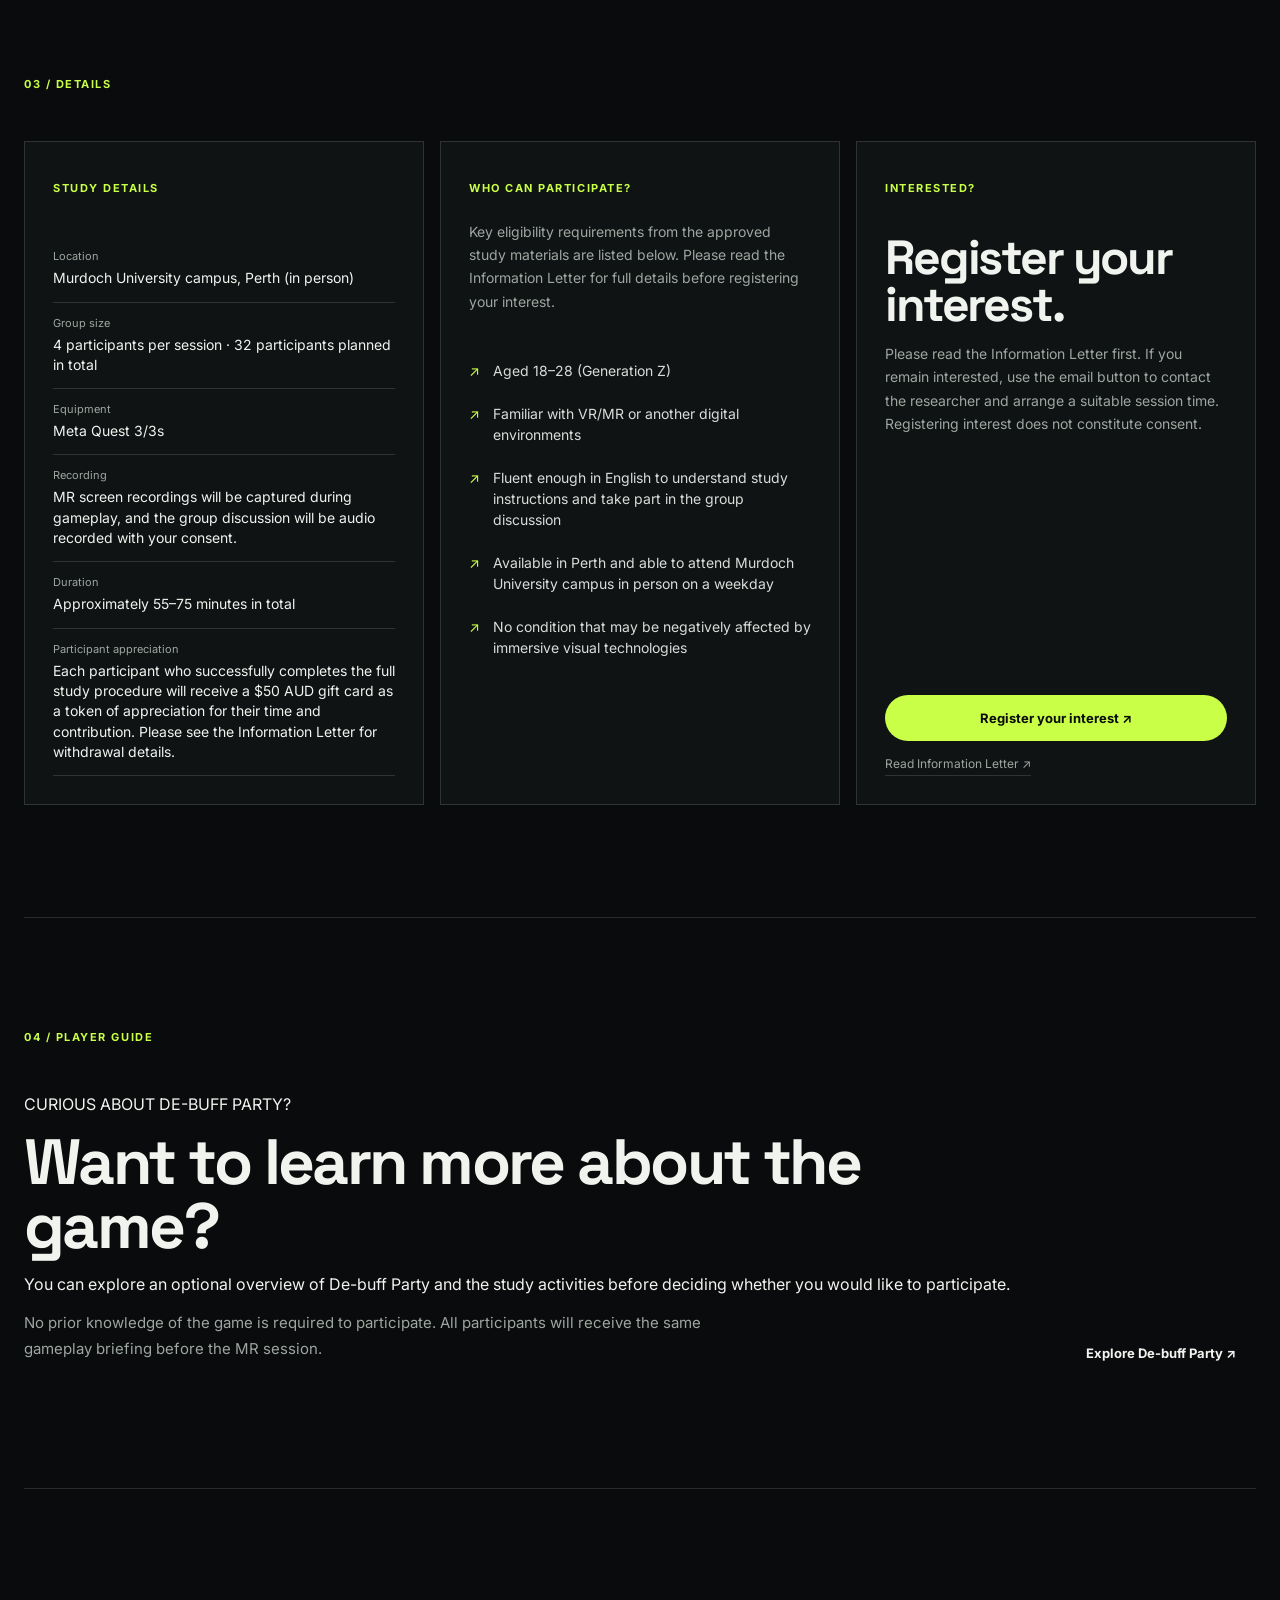
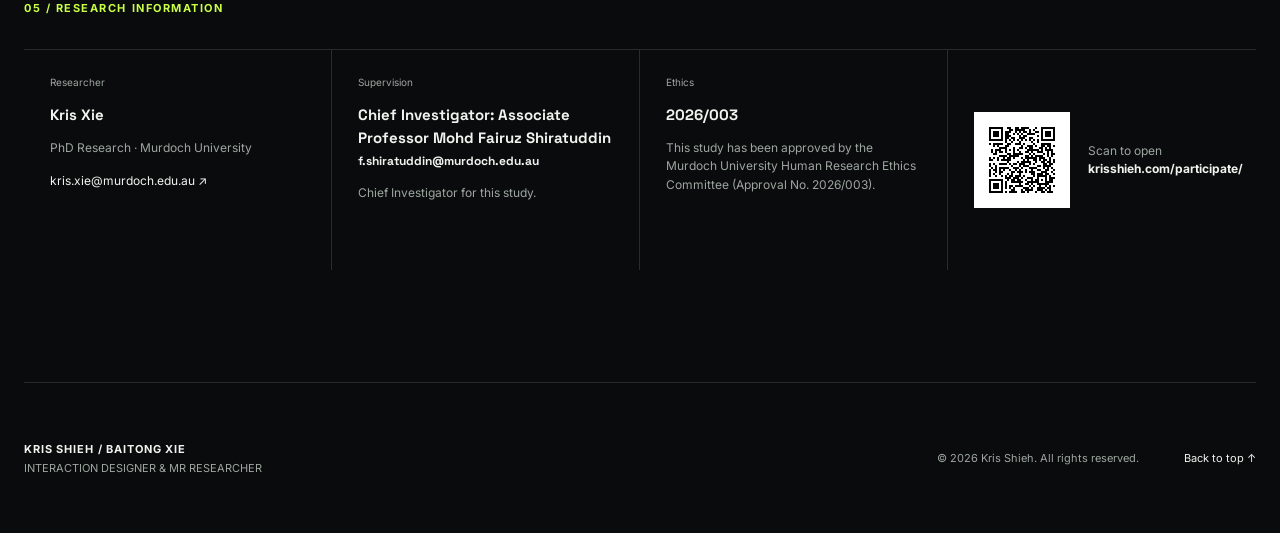
==== commit 89f32120: "Update index.html" ====
--- a/participate/index.html
+++ b/participate/index.html
@@ -193,7 +193,7 @@
           <div><dt>Equipment</dt><dd>Meta Quest 3/3s</dd></div>
           <div><dt>Recording</dt><dd>MR screen recordings will be captured during gameplay, and the group discussion will be audio recorded with your consent.</dd></div>
           <div><dt>Duration</dt><dd>Approximately 55–75 minutes in total</dd></div>
-          <div><dt>Participant appreciation</dt><dd>Each participant who successfully completes the full study procedure will receive a $50 AUD gift card as a token of appreciation for their time and contribution.</dd></div>
+          <div><dt>Participant appreciation</dt><dd>Each participant who successfully completes the full study procedure will receive a $50 AUD gift card as a token of appreciation for their time and contribution. Please see the Information Letter for withdrawal details.</dd></div>
         </dl>
       </article>
 
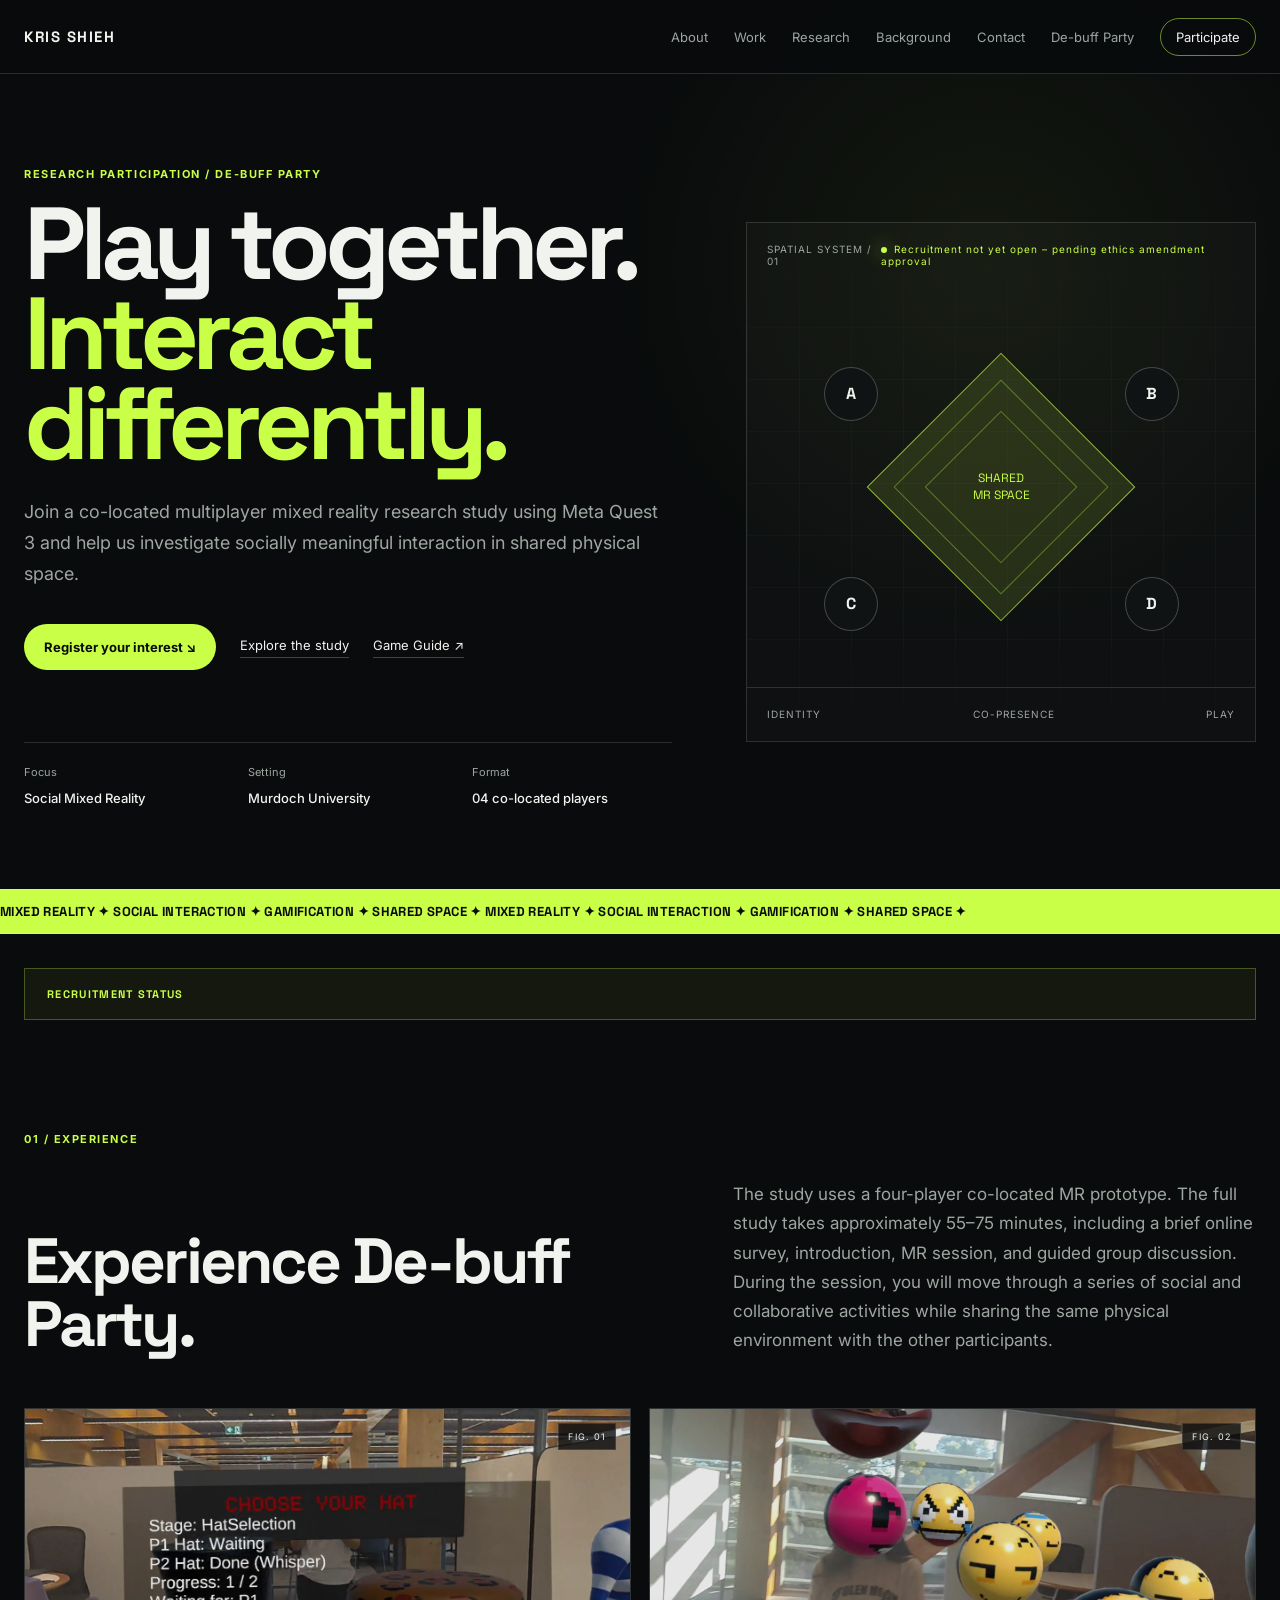
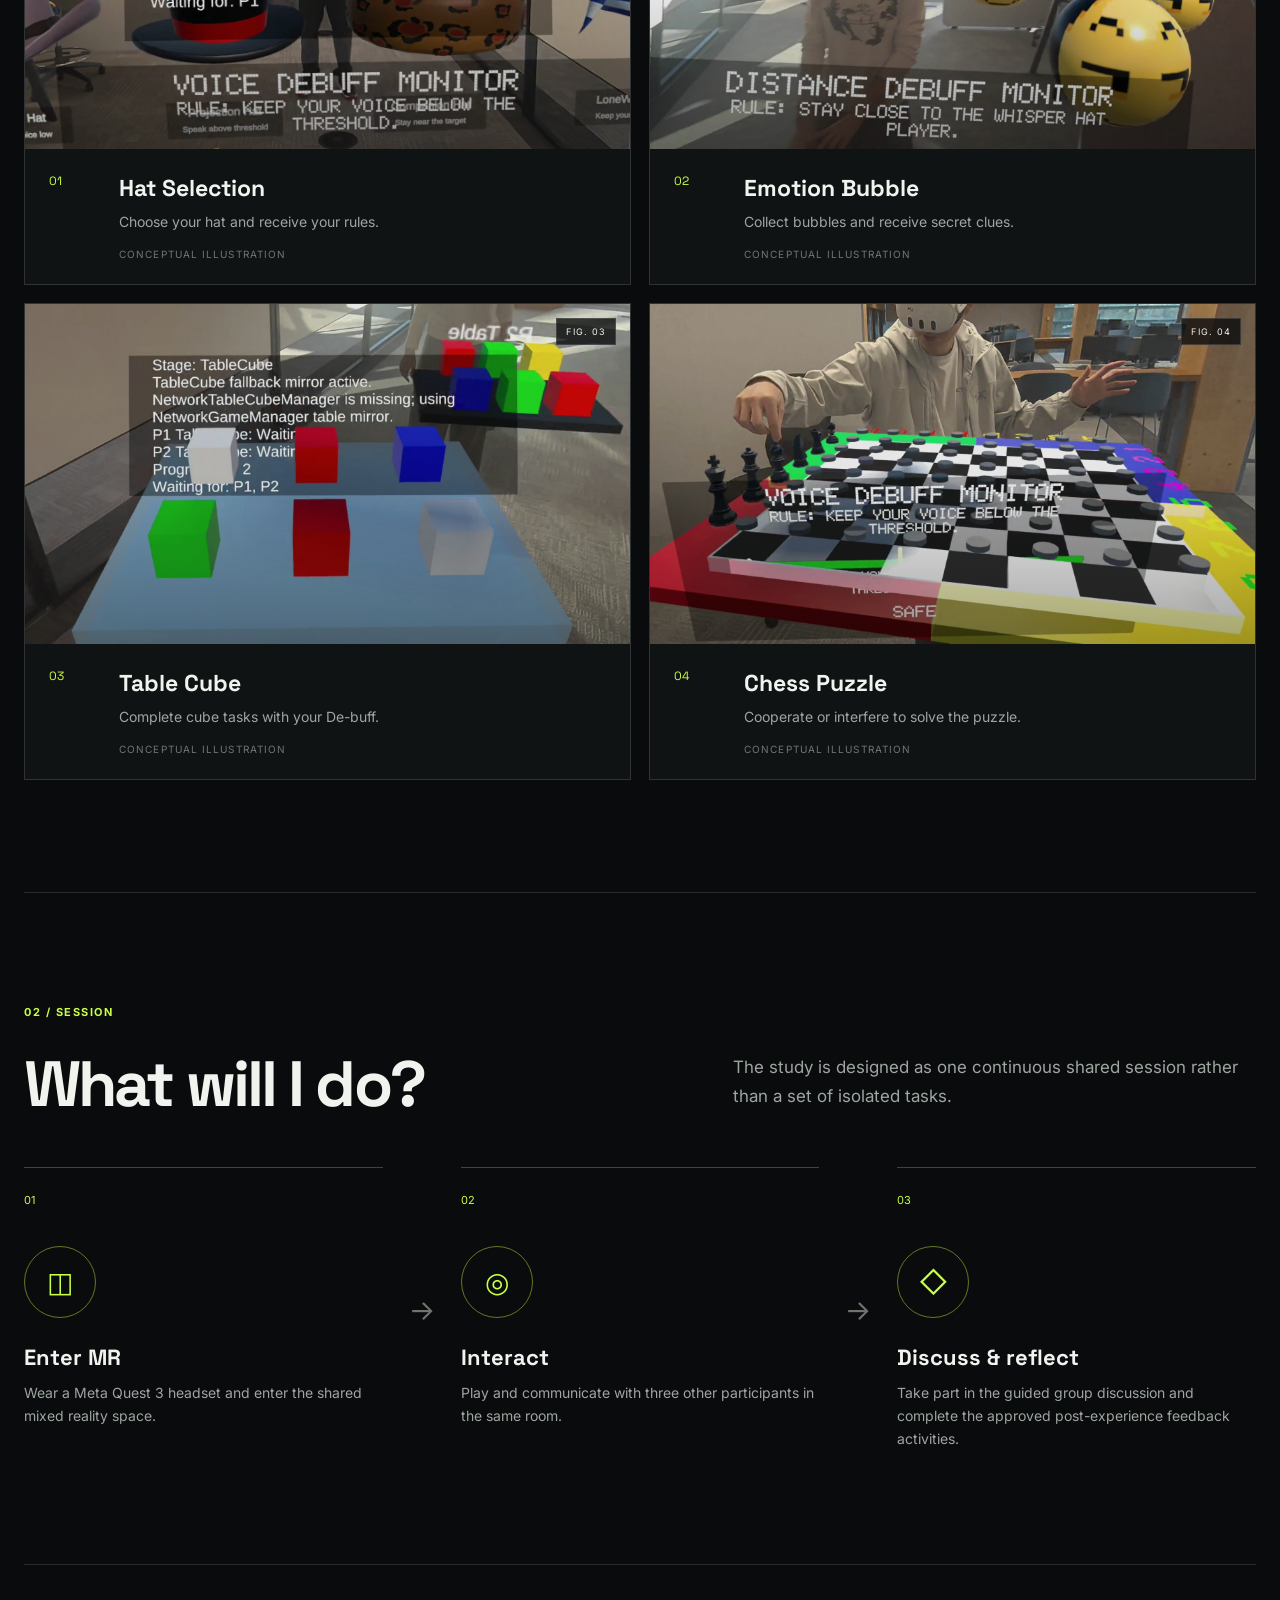
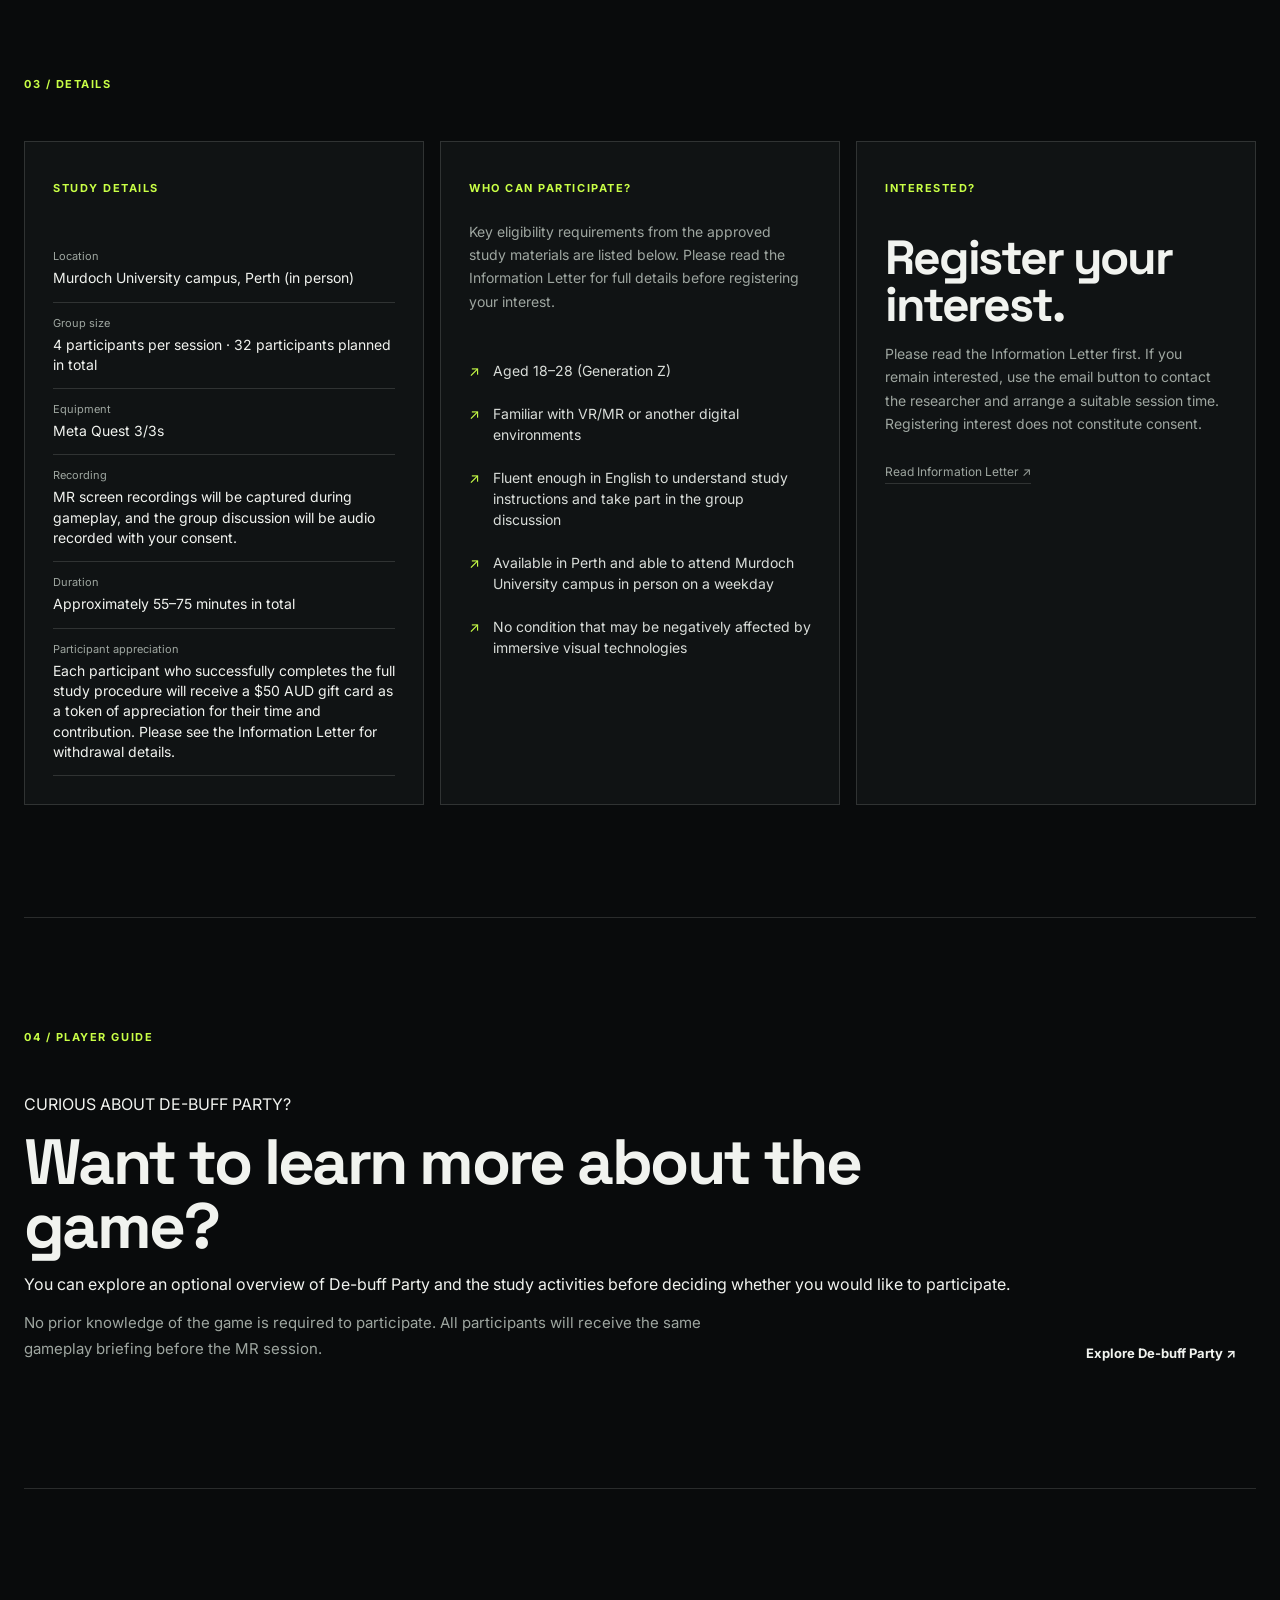
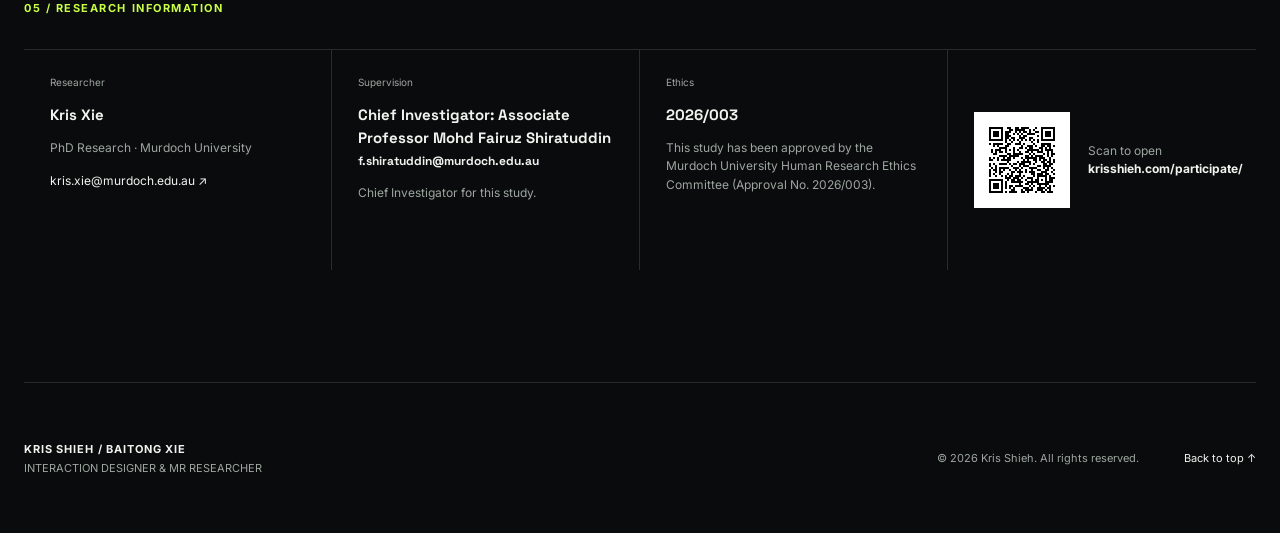
==== commit 3167ecd8: "Update index.html" ====
--- a/participate/index.html
+++ b/participate/index.html
@@ -47,7 +47,7 @@
       <div class="spatial-panel" aria-label="Study overview">
         <div class="spatial-top">
           <span>SPATIAL SYSTEM / 01</span>
-          <!-- <span class="live-dot">RECRUITING</span> -->
+          <span class="live-dot">Recruitment not yet open – pending ethics amendment approval</span>
         </div>
         <div class="spatial-stage">
           <div class="participant p1">A</div>
@@ -74,7 +74,7 @@
 
     <section class="status-strip page-shell" aria-label="Recruitment status">
       <strong>RECRUITMENT STATUS</strong>
-      <!-- <p>Limited places available - register your interest. Recruitment remains open while the approved poster is displayed; if the poster has been removed, recruitment has closed.</p> -->
+      <!-- <p>Register your interest. Recruitment remains open while the approved poster is displayed; if the poster has been removed, recruitment has closed.</p> -->
     </section>
 
     <section class="section page-shell" id="experience">
@@ -213,7 +213,7 @@
         <p class="card-kicker">INTERESTED?</p>
         <h2>Register your interest.</h2>
         <p class="muted">Please read the Information Letter first. If you remain interested, use the email button to contact the researcher and arrange a suitable session time. Registering interest does not constitute consent.</p>
-        <a class="button button-primary full" id="registrationLink" href="mailto:kris.xie@murdoch.edu.au?subject=De-buff%20Party%20Research%20Study%20Enquiry" target="_blank" rel="noopener">Register your interest ↗</a>
+        <!-- <a class="button button-primary full" id="registrationLink" href="mailto:kris.xie@murdoch.edu.au?subject=De-buff%20Party%20Research%20Study%20Enquiry" target="_blank" rel="noopener">Register your interest ↗</a> -->
         <a class="secondary-link" href="information-letter.pdf" target="_blank" rel="noopener">Read Information Letter ↗</a>
       </article>
     </section>
